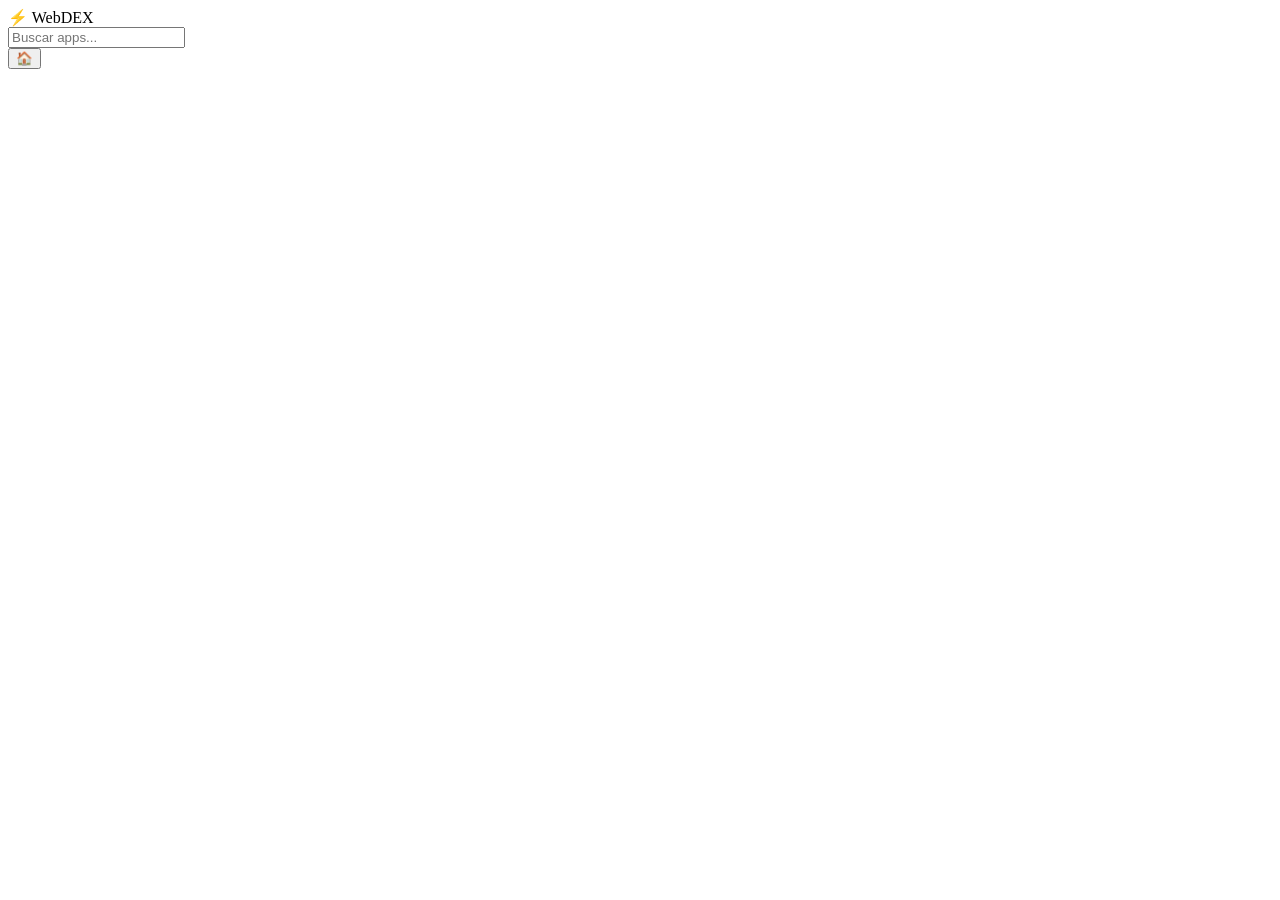
==== index.html @ 84907545 "Create index.html" ====
<!DOCTYPE html>
<html lang="pt-BR">
<head>
  <meta charset="UTF-8" />
  <meta name="viewport" content="width=device-width, initial-scale=1.0"/>
  <title>WebDEX</title>
  <link rel="stylesheet" href="style.css" />
</head>
<body>

  <!-- Barra superior -->
  <header id="topbar">
    <div class="brand">⚡ WebDEX</div>
    <input id="search" placeholder="Buscar apps..." />
    <div class="clock" id="clock"></div>
  </header>

  <!-- Área de apps (grid) -->
  <main id="desktop">
    <div id="app-grid"></div>
  </main>

  <!-- Área de janelas (apps abertos) -->
  <div id="windows"></div>

  <!-- Taskbar -->
  <footer id="taskbar">
    <button id="btn-home">🏠</button>
    <div id="tasks"></div>
  </footer>

  <script src="app.js"></script>
</body>
</html>
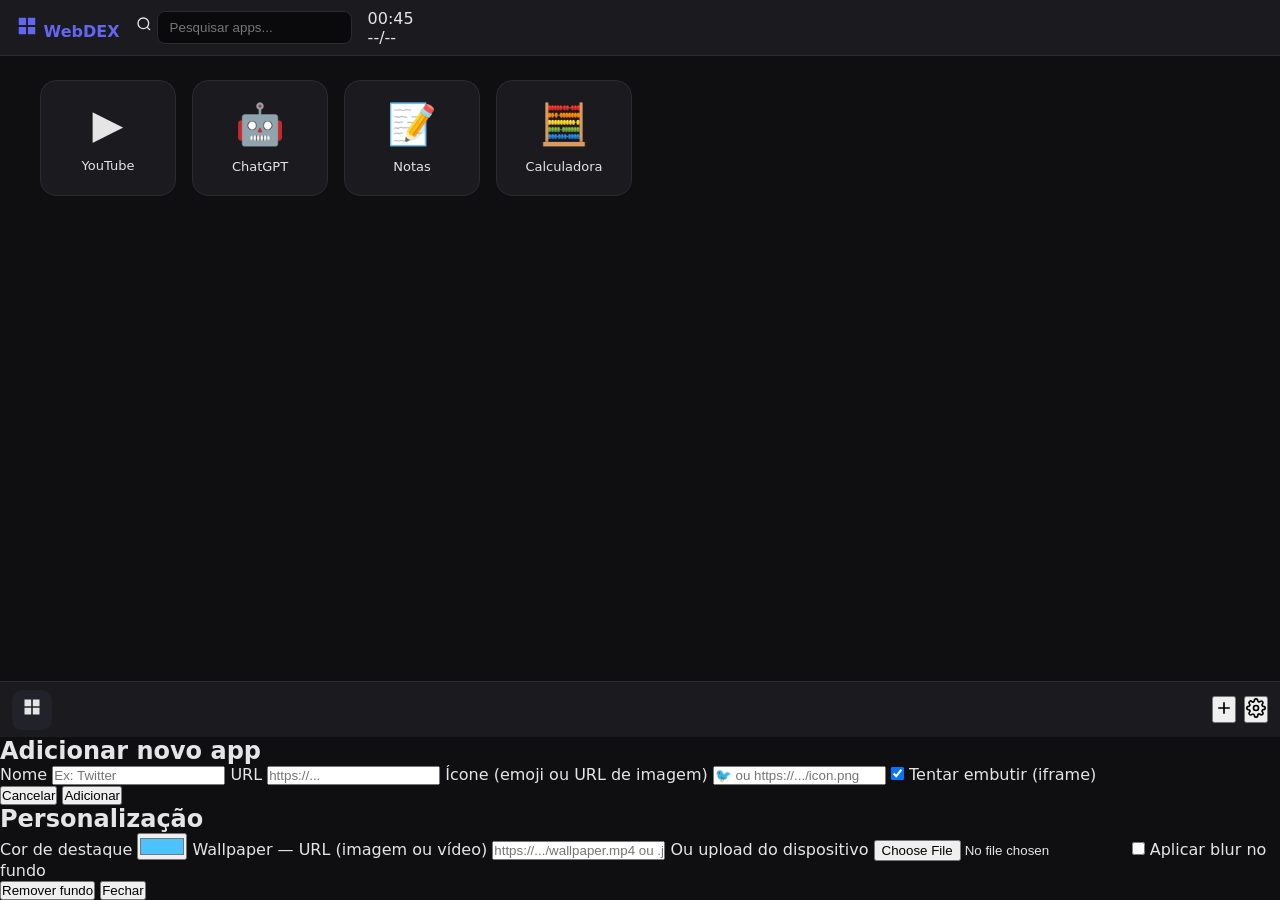
==== commit e4bd7c26: "Enhance index.html with new features and layout" ====
--- a/index.html
+++ b/index.html
@@ -2,32 +2,126 @@
 <html lang="pt-BR">
 <head>
   <meta charset="UTF-8" />
-  <meta name="viewport" content="width=device-width, initial-scale=1.0"/>
-  <title>WebDEX</title>
+  <meta name="theme-color" content="#0a0a0f">
+  <meta name="mobile-web-app-capable" content="yes">
+  <meta name="viewport" content="width=device-width, initial-scale=1.0, maximum-scale=1.0, user-scalable=no, viewport-fit=cover">
+  <title>WebDEX 11</title>
   <link rel="stylesheet" href="style.css" />
 </head>
 <body>
 
-  <!-- Barra superior -->
+  <!-- FUNDO ANIMADO -->
+  <div id="wallpaper"></div>
+  <div id="wallpaper-overlay"></div>
+
+  <!-- TOPBAR (estilo barra de tarefas Win11) -->
   <header id="topbar">
-    <div class="brand">⚡ WebDEX</div>
-    <input id="search" placeholder="Buscar apps..." />
-    <div class="clock" id="clock"></div>
+    <div class="brand">
+      <svg width="22" height="22" viewBox="0 0 24 24" fill="none">
+        <path d="M3 3h8v8H3zM13 3h8v8h-8zM3 13h8v8H3zM13 13h8v8h-8z" fill="currentColor"/>
+      </svg>
+      <span>WebDEX</span>
+    </div>
+
+    <div class="search-wrap">
+      <svg width="16" height="16" viewBox="0 0 24 24" fill="none" stroke="currentColor" stroke-width="2">
+        <circle cx="11" cy="11" r="8"/><path d="m21 21-4.3-4.3"/>
+      </svg>
+      <input id="search" placeholder="Pesquisar apps..." />
+    </div>
+
+    <div class="topbar-right">
+      <div class="clock-widget" id="clockWidget">
+        <div class="time" id="clock">--:--</div>
+        <div class="date" id="date">--/--</div>
+      </div>
+    </div>
   </header>
 
-  <!-- Área de apps (grid) -->
+  <!-- DESKTOP -->
   <main id="desktop">
     <div id="app-grid"></div>
   </main>
 
-  <!-- Área de janelas (apps abertos) -->
+  <!-- ÁREA DE JANELAS -->
   <div id="windows"></div>
 
-  <!-- Taskbar -->
+  <!-- TASKBAR (dock centralizado estilo Win11) -->
   <footer id="taskbar">
-    <button id="btn-home">🏠</button>
+    <button class="tb-btn" id="btn-home" title="Início">
+      <svg width="20" height="20" viewBox="0 0 24 24" fill="currentColor">
+        <path d="M3 3h8v8H3zM13 3h8v8h-8zM3 13h8v8H3zM13 13h8v8h-8z"/>
+      </svg>
+    </button>
+
     <div id="tasks"></div>
+
+    <button class="tb-btn" id="btn-add-app" title="Adicionar app">
+      <svg width="20" height="20" viewBox="0 0 24 24" fill="none" stroke="currentColor" stroke-width="2">
+        <path d="M12 5v14M5 12h14"/>
+      </svg>
+    </button>
+
+    <button class="tb-btn" id="btn-settings" title="Configurações">
+      <svg width="20" height="20" viewBox="0 0 24 24" fill="none" stroke="currentColor" stroke-width="2">
+        <circle cx="12" cy="12" r="3"/>
+        <path d="M19.4 15a1.65 1.65 0 0 0 .33 1.82l.06.06a2 2 0 1 1-2.83 2.83l-.06-.06a1.65 1.65 0 0 0-1.82-.33 1.65 1.65 0 0 0-1 1.51V21a2 2 0 1 1-4 0v-.09A1.65 1.65 0 0 0 9 19.4a1.65 1.65 0 0 0-1.82.33l-.06.06a2 2 0 1 1-2.83-2.83l.06-.06a1.65 1.65 0 0 0 .33-1.82 1.65 1.65 0 0 0-1.51-1H3a2 2 0 1 1 0-4h.09A1.65 1.65 0 0 0 4.6 9a1.65 1.65 0 0 0-.33-1.82l-.06-.06a2 2 0 1 1 2.83-2.83l.06.06a1.65 1.65 0 0 0 1.82.33H9a1.65 1.65 0 0 0 1-1.51V3a2 2 0 1 1 4 0v.09a1.65 1.65 0 0 0 1 1.51 1.65 1.65 0 0 0 1.82-.33l.06-.06a2 2 0 1 1 2.83 2.83l-.06.06a1.65 1.65 0 0 0-.33 1.82V9a1.65 1.65 0 0 0 1.51 1H21a2 2 0 1 1 0 4h-.09a1.65 1.65 0 0 0-1.51 1z"/>
+      </svg>
+    </button>
   </footer>
+
+  <!-- MODAL: Adicionar app -->
+  <div id="modal-add" class="modal">
+    <div class="modal-card">
+      <h2>Adicionar novo app</h2>
+      <label>Nome
+        <input id="new-name" placeholder="Ex: Twitter" />
+      </label>
+      <label>URL
+        <input id="new-url" placeholder="https://..." />
+      </label>
+      <label>Ícone (emoji ou URL de imagem)
+        <input id="new-icon" placeholder="🐦 ou https://.../icon.png" />
+      </label>
+      <label class="row">
+        <input type="checkbox" id="new-embed" checked />
+        <span>Tentar embutir (iframe)</span>
+      </label>
+      <div class="modal-actions">
+        <button class="btn-ghost" data-close>Cancelar</button>
+        <button class="btn-primary" id="save-new-app">Adicionar</button>
+      </div>
+    </div>
+  </div>
+
+  <!-- MODAL: Configurações -->
+  <div id="modal-settings" class="modal">
+    <div class="modal-card">
+      <h2>Personalização</h2>
+
+      <label>Cor de destaque
+        <input type="color" id="accent-picker" value="#4cc2ff" />
+      </label>
+
+      <label>Wallpaper — URL (imagem ou vídeo)
+        <input id="wall-url" placeholder="https://.../wallpaper.mp4 ou .jpg" />
+      </label>
+
+      <label>Ou upload do dispositivo
+        <input type="file" id="wall-file" accept="image/*,video/*" />
+      </label>
+
+      <label class="row">
+        <input type="checkbox" id="wall-blur" />
+        <span>Aplicar blur no fundo</span>
+      </label>
+
+      <div class="modal-actions">
+        <button class="btn-ghost" id="clear-wall">Remover fundo</button>
+        <button class="btn-primary" data-close>Fechar</button>
+      </div>
+    </div>
+  </div>
 
   <script src="app.js"></script>
 </body>
--- a/style.css
+++ b/style.css
@@ -0,0 +1,170 @@
+* { margin: 0; padding: 0; box-sizing: border-box; }
+
+:root {
+  --bg: #0f0f12;
+  --panel: #1a1a1f;
+  --accent: #6366f1;
+  --text: #e5e5e5;
+}
+
+body {
+  font-family: system-ui, -apple-system, sans-serif;
+  background: var(--bg);
+  color: var(--text);
+  height: 100vh;
+  overflow: hidden;
+  display: flex;
+  flex-direction: column;
+}
+
+/* ===== TOPBAR ===== */
+#topbar {
+  height: 56px;
+  background: var(--panel);
+  display: flex;
+  align-items: center;
+  gap: 16px;
+  padding: 0 16px;
+  border-bottom: 1px solid #2a2a30;
+}
+.brand { font-weight: 700; color: var(--accent); }
+#search {
+  flex: 1;
+  max-width: 400px;
+  background: #0a0a0d;
+  border: 1px solid #2a2a30;
+  color: var(--text);
+  padding: 8px 12px;
+  border-radius: 8px;
+  outline: none;
+}
+#search:focus { border-color: var(--accent); }
+.clock { margin-left: auto; font-variant-numeric: tabular-nums; }
+
+/* ===== DESKTOP (grid de apps) ===== */
+#desktop {
+  flex: 1;
+  overflow-y: auto;
+  padding: 24px;
+}
+#app-grid {
+  display: grid;
+  grid-template-columns: repeat(auto-fill, minmax(120px, 1fr));
+  gap: 16px;
+  max-width: 1200px;
+  margin: 0 auto;
+}
+.app-icon {
+  background: var(--panel);
+  border: 1px solid #2a2a30;
+  border-radius: 16px;
+  padding: 20px 12px;
+  text-align: center;
+  cursor: pointer;
+  transition: transform .15s, border-color .15s;
+  user-select: none;
+}
+.app-icon:hover {
+  transform: translateY(-4px);
+  border-color: var(--accent);
+}
+.app-icon .emoji { font-size: 40px; display: block; margin-bottom: 8px; }
+.app-icon .name { font-size: 13px; }
+
+/* ===== JANELAS ===== */
+#windows {
+  position: fixed;
+  inset: 56px 0 56px 0;
+  pointer-events: none;
+}
+.window {
+  position: absolute;
+  background: var(--panel);
+  border: 1px solid #2a2a30;
+  border-radius: 12px;
+  box-shadow: 0 20px 60px rgba(0,0,0,.6);
+  display: flex;
+  flex-direction: column;
+  overflow: hidden;
+  pointer-events: auto;
+  min-width: 320px;
+  min-height: 240px;
+}
+.window-header {
+  height: 36px;
+  background: #22222a;
+  display: flex;
+  align-items: center;
+  padding: 0 12px;
+  cursor: grab;
+  gap: 8px;
+  font-size: 13px;
+}
+.window-header:active { cursor: grabbing; }
+.window-title { flex: 1; }
+.window-btn {
+  width: 24px; height: 24px;
+  border-radius: 6px;
+  border: none;
+  background: transparent;
+  color: var(--text);
+  cursor: pointer;
+}
+.window-btn:hover { background: #333; }
+.window-btn.close:hover { background: #dc2626; }
+.window iframe {
+  flex: 1;
+  border: none;
+  background: #fff;
+  width: 100%;
+}
+.window .placeholder {
+  flex: 1;
+  display: flex;
+  align-items: center;
+  justify-content: center;
+  flex-direction: column;
+  gap: 12px;
+  padding: 20px;
+  text-align: center;
+}
+.window .placeholder button {
+  background: var(--accent);
+  color: #fff;
+  border: none;
+  padding: 10px 20px;
+  border-radius: 8px;
+  cursor: pointer;
+}
+
+/* ===== TASKBAR ===== */
+#taskbar {
+  height: 56px;
+  background: var(--panel);
+  border-top: 1px solid #2a2a30;
+  display: flex;
+  align-items: center;
+  padding: 0 12px;
+  gap: 8px;
+}
+#btn-home {
+  background: #22222a;
+  border: none;
+  color: var(--text);
+  width: 40px; height: 40px;
+  border-radius: 10px;
+  cursor: pointer;
+  font-size: 18px;
+}
+#tasks { display: flex; gap: 8px; flex: 1; overflow-x: auto; }
+.task {
+  background: #22222a;
+  border: 1px solid transparent;
+  color: var(--text);
+  padding: 8px 14px;
+  border-radius: 10px;
+  cursor: pointer;
+  white-space: nowrap;
+  font-size: 13px;
+}
+.task.active { border-color: var(--accent); }
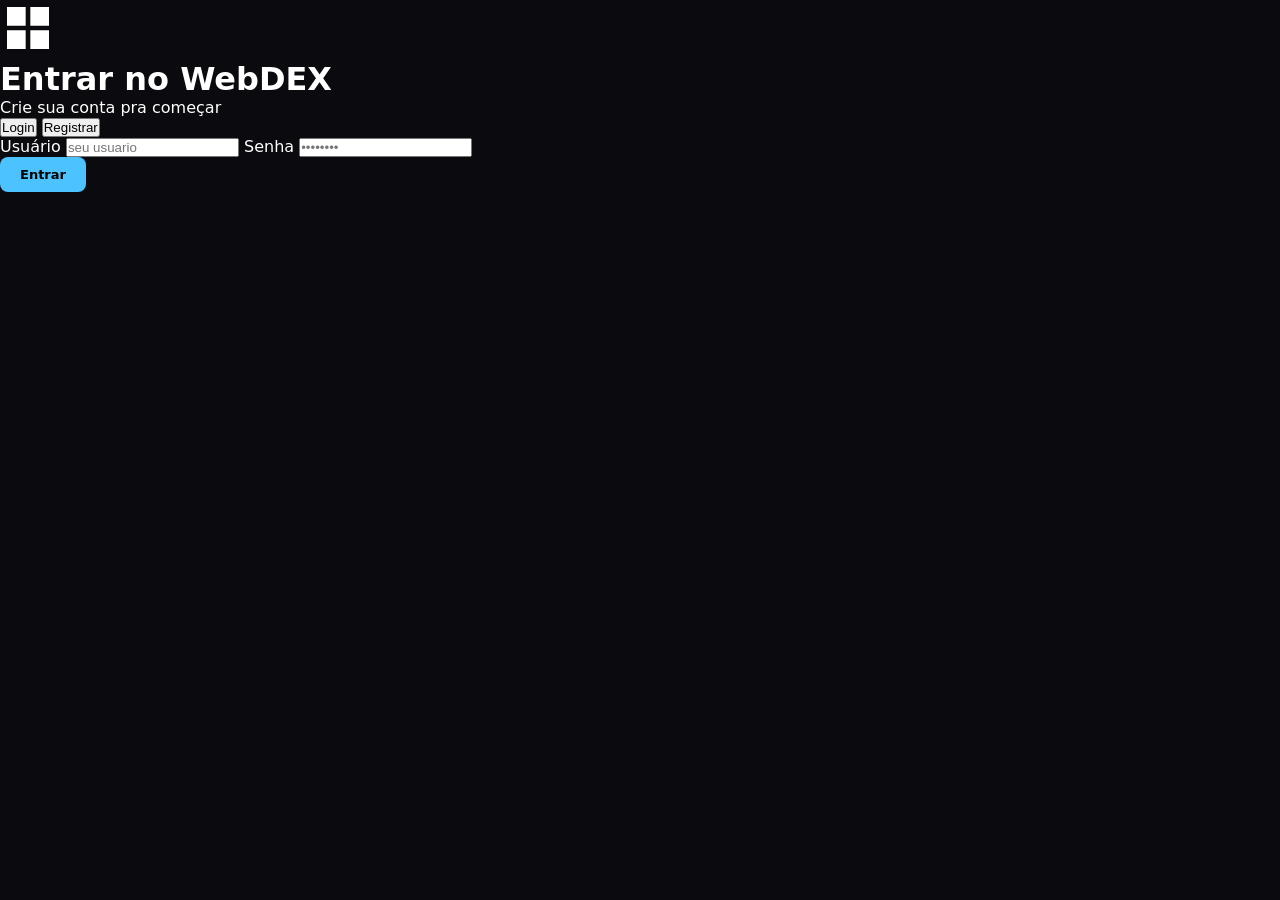
==== commit 84ec5cd5: "Update index.html" ====
--- a/index.html
+++ b/index.html
@@ -5,88 +5,177 @@
   <meta name="theme-color" content="#0a0a0f">
   <meta name="mobile-web-app-capable" content="yes">
   <meta name="viewport" content="width=device-width, initial-scale=1.0, maximum-scale=1.0, user-scalable=no, viewport-fit=cover">
-  <title>WebDEX 11</title>
+  <title>WebDEX</title>
   <link rel="stylesheet" href="style.css" />
 </head>
 <body>
 
-  <!-- FUNDO ANIMADO -->
-  <div id="wallpaper"></div>
-  <div id="wallpaper-overlay"></div>
-
-  <!-- TOPBAR (estilo barra de tarefas Win11) -->
-  <header id="topbar">
-    <div class="brand">
-      <svg width="22" height="22" viewBox="0 0 24 24" fill="none">
-        <path d="M3 3h8v8H3zM13 3h8v8h-8zM3 13h8v8H3zM13 13h8v8h-8z" fill="currentColor"/>
-      </svg>
-      <span>WebDEX</span>
+  <!-- ================================================== -->
+  <!-- TELA DE LOGIN / REGISTRO                           -->
+  <!-- ================================================== -->
+  <div id="auth-screen">
+    <div class="auth-bg"></div>
+    <div class="auth-card">
+      <div class="auth-logo">
+        <svg width="56" height="56" viewBox="0 0 24 24" fill="none">
+          <path d="M3 3h8v8H3zM13 3h8v8h-8zM3 13h8v8H3zM13 13h8v8h-8z" fill="currentColor"/>
+        </svg>
+      </div>
+      <h1 id="auth-title">Entrar no WebDEX</h1>
+      <p id="auth-subtitle">Crie sua conta pra começar</p>
+
+      <!-- Abas -->
+      <div class="auth-tabs">
+        <button class="auth-tab active" data-tab="login">Login</button>
+        <button class="auth-tab" data-tab="register">Registrar</button>
+      </div>
+
+      <!-- Avatar (só aparece no registro) -->
+      <div class="auth-avatar" id="auth-avatar-wrap" style="display:none">
+        <label for="avatar-input">
+          <div class="avatar-preview" id="avatar-preview">
+            <svg width="32" height="32" viewBox="0 0 24 24" fill="none" stroke="currentColor" stroke-width="1.5">
+              <path d="M12 12a4 4 0 1 0 0-8 4 4 0 0 0 0 8zM4 20a8 8 0 0 1 16 0"/>
+            </svg>
+          </div>
+          <span>Escolher foto</span>
+        </label>
+        <input type="file" id="avatar-input" accept="image/*" hidden />
+      </div>
+
+      <!-- Form login -->
+      <form id="form-login" class="auth-form">
+        <label>Usuário
+          <input id="login-user" placeholder="seu usuario" autocomplete="username" required />
+        </label>
+        <label>Senha
+          <input id="login-pass" type="password" placeholder="••••••••" autocomplete="current-password" required />
+        </label>
+        <div class="auth-error" id="login-error"></div>
+        <button type="submit" class="btn-primary">Entrar</button>
+      </form>
+
+      <!-- Form registro -->
+      <form id="form-register" class="auth-form" style="display:none">
+        <label>Usuário
+          <input id="reg-user" placeholder="escolha um usuario" autocomplete="username" required />
+        </label>
+        <label>Senha
+          <input id="reg-pass" type="password" placeholder="min 4 caracteres" autocomplete="new-password" required />
+        </label>
+        <label>Confirmar senha
+          <input id="reg-pass2" type="password" placeholder="repita a senha" required />
+        </label>
+        <div class="auth-error" id="reg-error"></div>
+        <button type="submit" class="btn-primary">Criar conta</button>
+      </form>
     </div>
-
-    <div class="search-wrap">
-      <svg width="16" height="16" viewBox="0 0 24 24" fill="none" stroke="currentColor" stroke-width="2">
-        <circle cx="11" cy="11" r="8"/><path d="m21 21-4.3-4.3"/>
-      </svg>
-      <input id="search" placeholder="Pesquisar apps..." />
-    </div>
-
-    <div class="topbar-right">
-      <div class="clock-widget" id="clockWidget">
-        <div class="time" id="clock">--:--</div>
-        <div class="date" id="date">--/--</div>
-      </div>
-    </div>
-  </header>
-
-  <!-- DESKTOP -->
-  <main id="desktop">
-    <div id="app-grid"></div>
-  </main>
-
-  <!-- ÁREA DE JANELAS -->
-  <div id="windows"></div>
-
-  <!-- TASKBAR (dock centralizado estilo Win11) -->
-  <footer id="taskbar">
-    <button class="tb-btn" id="btn-home" title="Início">
-      <svg width="20" height="20" viewBox="0 0 24 24" fill="currentColor">
-        <path d="M3 3h8v8H3zM13 3h8v8h-8zM3 13h8v8H3zM13 13h8v8h-8z"/>
-      </svg>
-    </button>
-
-    <div id="tasks"></div>
-
-    <button class="tb-btn" id="btn-add-app" title="Adicionar app">
-      <svg width="20" height="20" viewBox="0 0 24 24" fill="none" stroke="currentColor" stroke-width="2">
-        <path d="M12 5v14M5 12h14"/>
-      </svg>
-    </button>
-
-    <button class="tb-btn" id="btn-settings" title="Configurações">
-      <svg width="20" height="20" viewBox="0 0 24 24" fill="none" stroke="currentColor" stroke-width="2">
-        <circle cx="12" cy="12" r="3"/>
-        <path d="M19.4 15a1.65 1.65 0 0 0 .33 1.82l.06.06a2 2 0 1 1-2.83 2.83l-.06-.06a1.65 1.65 0 0 0-1.82-.33 1.65 1.65 0 0 0-1 1.51V21a2 2 0 1 1-4 0v-.09A1.65 1.65 0 0 0 9 19.4a1.65 1.65 0 0 0-1.82.33l-.06.06a2 2 0 1 1-2.83-2.83l.06-.06a1.65 1.65 0 0 0 .33-1.82 1.65 1.65 0 0 0-1.51-1H3a2 2 0 1 1 0-4h.09A1.65 1.65 0 0 0 4.6 9a1.65 1.65 0 0 0-.33-1.82l-.06-.06a2 2 0 1 1 2.83-2.83l.06.06a1.65 1.65 0 0 0 1.82.33H9a1.65 1.65 0 0 0 1-1.51V3a2 2 0 1 1 4 0v.09a1.65 1.65 0 0 0 1 1.51 1.65 1.65 0 0 0 1.82-.33l.06-.06a2 2 0 1 1 2.83 2.83l-.06.06a1.65 1.65 0 0 0-.33 1.82V9a1.65 1.65 0 0 0 1.51 1H21a2 2 0 1 1 0 4h-.09a1.65 1.65 0 0 0-1.51 1z"/>
-      </svg>
-    </button>
-  </footer>
-
-  <!-- MODAL: Adicionar app -->
+  </div>
+
+  <!-- ================================================== -->
+  <!-- APP PRINCIPAL (só aparece logado)                  -->
+  <!-- ================================================== -->
+  <div id="app-shell" style="display:none">
+
+    <div id="wallpaper"></div>
+    <div id="wallpaper-overlay"></div>
+
+    <header id="topbar">
+      <div class="brand">
+        <svg width="22" height="22" viewBox="0 0 24 24" fill="none">
+          <path d="M3 3h8v8H3zM13 3h8v8h-8zM3 13h8v8H3zM13 13h8v8h-8z" fill="currentColor"/>
+        </svg>
+        <span>WebDEX</span>
+      </div>
+
+      <div class="search-wrap">
+        <svg width="16" height="16" viewBox="0 0 24 24" fill="none" stroke="currentColor" stroke-width="2">
+          <circle cx="11" cy="11" r="8"/><path d="m21 21-4.3-4.3"/>
+        </svg>
+        <input id="search" placeholder="Pesquisar apps..." />
+      </div>
+
+      <div class="topbar-right">
+        <div class="clock-widget" id="clockWidget">
+          <div class="time" id="clock">--:--</div>
+          <div class="date" id="date">--/--</div>
+        </div>
+
+        <!-- Perfil -->
+        <button class="user-btn" id="btn-user" title="Perfil">
+          <img id="user-avatar-top" src="" alt="" />
+        </button>
+      </div>
+    </header>
+
+    <main id="desktop">
+      <div id="app-grid"></div>
+    </main>
+
+    <div id="windows"></div>
+
+    <footer id="taskbar">
+      <button class="tb-btn" id="btn-home" title="Início">
+        <svg width="20" height="20" viewBox="0 0 24 24" fill="currentColor">
+          <path d="M3 3h8v8H3zM13 3h8v8h-8zM3 13h8v8H3zM13 13h8v8h-8z"/>
+        </svg>
+      </button>
+
+      <div id="tasks"></div>
+
+      <button class="tb-btn" id="btn-add-app" title="Adicionar app">
+        <svg width="20" height="20" viewBox="0 0 24 24" fill="none" stroke="currentColor" stroke-width="2">
+          <path d="M12 5v14M5 12h14"/>
+        </svg>
+      </button>
+
+      <button class="tb-btn" id="btn-settings" title="Personalizar">
+        <svg width="20" height="20" viewBox="0 0 24 24" fill="none" stroke="currentColor" stroke-width="2">
+          <circle cx="12" cy="12" r="3"/>
+          <path d="M19.4 15a1.65 1.65 0 0 0 .33 1.82l.06.06a2 2 0 1 1-2.83 2.83l-.06-.06a1.65 1.65 0 0 0-1.82-.33 1.65 1.65 0 0 0-1 1.51V21a2 2 0 1 1-4 0v-.09A1.65 1.65 0 0 0 9 19.4a1.65 1.65 0 0 0-1.82.33l-.06.06a2 2 0 1 1-2.83-2.83l.06-.06a1.65 1.65 0 0 0 .33-1.82 1.65 1.65 0 0 0-1.51-1H3a2 2 0 1 1 0-4h.09A1.65 1.65 0 0 0 4.6 9a1.65 1.65 0 0 0-.33-1.82l-.06-.06a2 2 0 1 1 2.83-2.83l.06.06a1.65 1.65 0 0 0 1.82.33H9a1.65 1.65 0 0 0 1-1.51V3a2 2 0 1 1 4 0v.09a1.65 1.65 0 0 0 1 1.51 1.65 1.65 0 0 0 1.82-.33l.06-.06a2 2 0 1 1 2.83 2.83l-.06.06a1.65 1.65 0 0 0-.33 1.82V9a1.65 1.65 0 0 0 1.51 1H21a2 2 0 1 1 0 4h-.09a1.65 1.65 0 0 0-1.51 1z"/>
+        </svg>
+      </button>
+    </footer>
+  </div>
+
+  <!-- ================================================== -->
+  <!-- MODAL: Adicionar app                               -->
+  <!-- ================================================== -->
   <div id="modal-add" class="modal">
     <div class="modal-card">
-      <h2>Adicionar novo app</h2>
-      <label>Nome
-        <input id="new-name" placeholder="Ex: Twitter" />
-      </label>
-      <label>URL
+      <h2>Adicionar app</h2>
+
+      <label>Nome do app
+        <input id="new-name" placeholder="Ex: Free Fire" />
+      </label>
+
+      <label>Link / URL
         <input id="new-url" placeholder="https://..." />
       </label>
-      <label>Ícone (emoji ou URL de imagem)
-        <input id="new-icon" placeholder="🐦 ou https://.../icon.png" />
-      </label>
+
+      <label>Ícone
+        <div class="icon-picker">
+          <div class="icon-preview" id="icon-preview">🌐</div>
+          <input id="new-icon" placeholder="Emoji ou URL" />
+          <label class="upload-mini" for="icon-file">
+            <svg width="16" height="16" viewBox="0 0 24 24" fill="none" stroke="currentColor" stroke-width="2">
+              <path d="M21 15v4a2 2 0 0 1-2 2H5a2 2 0 0 1-2-2v-4M17 8l-5-5-5 5M12 3v12"/>
+            </svg>
+          </label>
+          <input type="file" id="icon-file" accept="image/*" hidden />
+        </div>
+      </label>
+
       <label class="row">
         <input type="checkbox" id="new-embed" checked />
-        <span>Tentar embutir (iframe)</span>
-      </label>
+        <span>Tentar abrir dentro do WebDEX (iframe)</span>
+      </label>
+
+      <label class="row">
+        <input type="checkbox" id="new-fullscreen" checked />
+        <span>Abrir em tela cheia por padrão</span>
+      </label>
+
       <div class="modal-actions">
         <button class="btn-ghost" data-close>Cancelar</button>
         <button class="btn-primary" id="save-new-app">Adicionar</button>
@@ -94,30 +183,129 @@
     </div>
   </div>
 
-  <!-- MODAL: Configurações -->
+  <!-- ================================================== -->
+  <!-- MODAL: Perfil                                      -->
+  <!-- ================================================== -->
+  <div id="modal-user" class="modal">
+    <div class="modal-card">
+      <h2>Meu perfil</h2>
+      <div class="profile-head">
+        <div class="avatar-preview large">
+          <img id="user-avatar-modal" src="" alt="" />
+        </div>
+        <div>
+          <div class="profile-name" id="user-name-modal">usuario</div>
+          <label class="upload-link" for="avatar-change">
+            Trocar foto
+            <input type="file" id="avatar-change" accept="image/*" hidden />
+          </label>
+        </div>
+      </div>
+
+      <div class="modal-actions">
+        <button class="btn-ghost" id="btn-logout">Sair da conta</button>
+        <button class="btn-primary" data-close>Fechar</button>
+      </div>
+    </div>
+  </div>
+
+  <!-- ================================================== -->
+  <!-- MODAL: Personalização (painel completo)            -->
+  <!-- ================================================== -->
   <div id="modal-settings" class="modal">
-    <div class="modal-card">
+    <div class="modal-card large">
       <h2>Personalização</h2>
 
-      <label>Cor de destaque
-        <input type="color" id="accent-picker" value="#4cc2ff" />
-      </label>
-
-      <label>Wallpaper — URL (imagem ou vídeo)
-        <input id="wall-url" placeholder="https://.../wallpaper.mp4 ou .jpg" />
-      </label>
-
-      <label>Ou upload do dispositivo
-        <input type="file" id="wall-file" accept="image/*,video/*" />
-      </label>
-
-      <label class="row">
-        <input type="checkbox" id="wall-blur" />
-        <span>Aplicar blur no fundo</span>
-      </label>
+      <div class="settings-grid">
+
+        <!-- Aparência -->
+        <section class="settings-section">
+          <h3>Aparência</h3>
+
+          <label>Cor de destaque
+            <input type="color" id="cfg-accent" value="#4cc2ff" />
+          </label>
+
+          <label>Tamanho dos ícones: <b id="cfg-icon-size-val">48</b>px
+            <input type="range" id="cfg-icon-size" min="32" max="96" value="48" />
+          </label>
+
+          <label>Tamanho das fontes: <b id="cfg-font-size-val">13</b>px
+            <input type="range" id="cfg-font-size" min="11" max="20" value="13" />
+          </label>
+
+          <label>Fonte
+            <select id="cfg-font">
+              <option value='"Segoe UI Variable","Segoe UI",system-ui,sans-serif'>Segoe UI (padrão Win11)</option>
+              <option value='"Inter",sans-serif'>Inter</option>
+              <option value='"Poppins",sans-serif'>Poppins</option>
+              <option value='"Roboto",sans-serif'>Roboto</option>
+              <option value='"JetBrains Mono",monospace'>JetBrains Mono</option>
+              <option value='"Cascadia Code",monospace'>Cascadia Code</option>
+              <option value='Georgia,serif'>Georgia</option>
+            </select>
+          </label>
+
+          <label>Espaçamento da grade: <b id="cfg-gap-val">8</b>px
+            <input type="range" id="cfg-gap" min="0" max="32" value="8" />
+          </label>
+        </section>
+
+        <!-- Transparência -->
+        <section class="settings-section">
+          <h3>Transparência</h3>
+
+          <label>Opacidade dos menus: <b id="cfg-opacity-val">55</b>%
+            <input type="range" id="cfg-opacity" min="20" max="100" value="55" />
+          </label>
+
+          <label>Intensidade do blur: <b id="cfg-blur-val">30</b>px
+            <input type="range" id="cfg-blur" min="0" max="60" value="30" />
+          </label>
+
+          <label>Cantos arredondados: <b id="cfg-radius-val">8</b>px
+            <input type="range" id="cfg-radius" min="0" max="24" value="8" />
+          </label>
+        </section>
+
+        <!-- Wallpaper -->
+        <section class="settings-section">
+          <h3>Plano de fundo</h3>
+
+          <label>URL (imagem ou vídeo)
+            <input id="wall-url" placeholder="https://.../wall.mp4" />
+          </label>
+
+          <label>Upload do dispositivo
+            <input type="file" id="wall-file" accept="image/*,video/*" />
+          </label>
+
+          <label class="row">
+            <input type="checkbox" id="wall-blur" />
+            <span>Aplicar blur no fundo</span>
+          </label>
+
+          <button class="btn-ghost small" id="clear-wall">Remover fundo</button>
+        </section>
+
+        <!-- Animações -->
+        <section class="settings-section">
+          <h3>Animações</h3>
+
+          <label class="row">
+            <input type="checkbox" id="cfg-anim" checked />
+            <span>Ativar animações</span>
+          </label>
+
+          <label>Velocidade: <b id="cfg-anim-speed-val">1</b>x
+            <input type="range" id="cfg-anim-speed" min="0.5" max="2" step="0.1" value="1" />
+          </label>
+        </section>
+
+      </div>
 
       <div class="modal-actions">
-        <button class="btn-ghost" id="clear-wall">Remover fundo</button>
+        <button class="btn-ghost" id="btn-reset-settings">Resetar tudo</button>
         <button class="btn-primary" data-close>Fechar</button>
       </div>
     </div>
--- a/style.css
+++ b/style.css
@@ -1,170 +1,571 @@
 * { margin: 0; padding: 0; box-sizing: border-box; }
 
 :root {
-  --bg: #0f0f12;
-  --panel: #1a1a1f;
-  --accent: #6366f1;
-  --text: #e5e5e5;
-}
+  --accent: #4cc2ff;
+  --bg-glass: rgba(32, 32, 32, 0.55);
+  --bg-glass-2: rgba(40, 40, 40, 0.75);
+  --border: rgba(255, 255, 255, 0.08);
+  --border-hover: rgba(255, 255, 255, 0.18);
+  --text: #ffffff;
+  --text-dim: rgba(255,255,255,0.6);
+  --shadow: 0 8px 32px rgba(0,0,0,0.4);
+  --radius: 8px;
+  --radius-lg: 12px;
+}
+
+html, body { height: 100%; overflow: hidden; }
 
 body {
-  font-family: system-ui, -apple-system, sans-serif;
-  background: var(--bg);
-  color: var(--text);
-  height: 100vh;
-  overflow: hidden;
+  font-family: "Segoe UI Variable", "Segoe UI", system-ui, -apple-system, sans-serif;
+  color: var(--text);
+  background: #0a0a0f;
   display: flex;
   flex-direction: column;
-}
-
-/* ===== TOPBAR ===== */
+  user-select: none;
+}
+
+/* ================= WALLPAPER ================= */
+#wallpaper {
+  position: fixed;
+  inset: 0;
+  z-index: -2;
+  background-size: cover;
+  background-position: center;
+  transition: filter .3s;
+}
+#wallpaper video {
+  width: 100%; height: 100%;
+  object-fit: cover;
+}
+#wallpaper.blur { filter: blur(20px) brightness(.7); }
+
+#wallpaper-overlay {
+  position: fixed;
+  inset: 0;
+  z-index: -1;
+  background:
+    radial-gradient(circle at 20% 20%, rgba(76,194,255,.15), transparent 50%),
+    radial-gradient(circle at 80% 80%, rgba(140,82,255,.12), transparent 50%),
+    linear-gradient(135deg, rgba(0,0,0,.3), rgba(0,0,0,.5));
+}
+
+/* ================= TOPBAR ================= */
 #topbar {
-  height: 56px;
-  background: var(--panel);
-  display: flex;
-  align-items: center;
-  gap: 16px;
+  height: 48px;
+  display: flex;
+  align-items: center;
+  gap: 12px;
   padding: 0 16px;
-  border-bottom: 1px solid #2a2a30;
-}
-.brand { font-weight: 700; color: var(--accent); }
+  backdrop-filter: blur(30px) saturate(150%);
+  -webkit-backdrop-filter: blur(30px) saturate(150%);
+  background: var(--bg-glass);
+  border-bottom: 1px solid var(--border);
+  z-index: 100;
+}
+
+.brand {
+  display: flex;
+  align-items: center;
+  gap: 8px;
+  font-weight: 600;
+  font-size: 14px;
+  color: var(--accent);
+}
+
+.search-wrap {
+  flex: 1;
+  max-width: 360px;
+  display: flex;
+  align-items: center;
+  gap: 8px;
+  background: rgba(255,255,255,.05);
+  border: 1px solid var(--border);
+  border-radius: var(--radius);
+  padding: 6px 12px;
+  transition: all .2s;
+}
+.search-wrap:focus-within {
+  border-color: var(--accent);
+  background: rgba(255,255,255,.08);
+  box-shadow: 0 0 0 3px rgba(76,194,255,.15);
+}
+.search-wrap svg { color: var(--text-dim); flex-shrink: 0; }
 #search {
   flex: 1;
-  max-width: 400px;
-  background: #0a0a0d;
-  border: 1px solid #2a2a30;
-  color: var(--text);
-  padding: 8px 12px;
-  border-radius: 8px;
+  background: none;
+  border: none;
   outline: none;
-}
-#search:focus { border-color: var(--accent); }
-.clock { margin-left: auto; font-variant-numeric: tabular-nums; }
-
-/* ===== DESKTOP (grid de apps) ===== */
+  color: var(--text);
+  font-size: 13px;
+  font-family: inherit;
+}
+
+.topbar-right { margin-left: auto; }
+.clock-widget {
+  text-align: right;
+  line-height: 1.1;
+  padding: 4px 10px;
+  border-radius: var(--radius);
+}
+.clock-widget .time { font-size: 13px; font-weight: 600; }
+.clock-widget .date { font-size: 11px; color: var(--text-dim); }
+
+/* ================= DESKTOP / GRID ================= */
 #desktop {
   flex: 1;
   overflow-y: auto;
-  padding: 24px;
-}
+  padding: 32px;
+  scrollbar-width: thin;
+  scrollbar-color: rgba(255,255,255,.2) transparent;
+}
+#desktop::-webkit-scrollbar { width: 6px; }
+#desktop::-webkit-scrollbar-thumb { background: rgba(255,255,255,.2); border-radius: 3px; }
+
 #app-grid {
   display: grid;
-  grid-template-columns: repeat(auto-fill, minmax(120px, 1fr));
-  gap: 16px;
+  grid-template-columns: repeat(auto-fill, minmax(96px, 1fr));
+  gap: 8px;
   max-width: 1200px;
   margin: 0 auto;
 }
+
 .app-icon {
-  background: var(--panel);
-  border: 1px solid #2a2a30;
-  border-radius: 16px;
-  padding: 20px 12px;
+  display: flex;
+  flex-direction: column;
+  align-items: center;
+  gap: 8px;
+  padding: 16px 8px;
+  border-radius: var(--radius);
+  cursor: pointer;
+  transition: all .15s ease;
+  position: relative;
+  animation: appIn .35s cubic-bezier(.34,1.56,.64,1) backwards;
+}
+
+@keyframes appIn {
+  from { opacity: 0; transform: scale(.85) translateY(10px); }
+  to   { opacity: 1; transform: scale(1) translateY(0); }
+}
+
+.app-icon:hover {
+  background: rgba(255,255,255,.06);
+  transform: translateY(-2px);
+}
+.app-icon:active { transform: scale(.95); }
+
+.app-icon .icon-box {
+  width: 48px;
+  height: 48px;
+  display: flex;
+  align-items: center;
+  justify-content: center;
+  font-size: 32px;
+  border-radius: 12px;
+  background: rgba(255,255,255,.05);
+  box-shadow: 0 4px 12px rgba(0,0,0,.3);
+  overflow: hidden;
+}
+.app-icon .icon-box img {
+  width: 100%; height: 100%; object-fit: cover;
+}
+.app-icon .name {
+  font-size: 12px;
   text-align: center;
-  cursor: pointer;
-  transition: transform .15s, border-color .15s;
-  user-select: none;
-}
-.app-icon:hover {
-  transform: translateY(-4px);
-  border-color: var(--accent);
-}
-.app-icon .emoji { font-size: 40px; display: block; margin-bottom: 8px; }
-.app-icon .name { font-size: 13px; }
-
-/* ===== JANELAS ===== */
+  color: var(--text);
+  max-width: 90px;
+  overflow: hidden;
+  text-overflow: ellipsis;
+  white-space: nowrap;
+  text-shadow: 0 1px 3px rgba(0,0,0,.8);
+}
+.app-icon .remove-btn {
+  position: absolute;
+  top: 6px;
+  right: 6px;
+  width: 20px; height: 20px;
+  border-radius: 50%;
+  border: none;
+  background: rgba(220,38,38,.9);
+  color: #fff;
+  font-size: 12px;
+  cursor: pointer;
+  opacity: 0;
+  transition: opacity .15s;
+  display: flex;
+  align-items: center;
+  justify-content: center;
+  line-height: 1;
+}
+.app-icon:hover .remove-btn { opacity: 1; }
+
+/* ================= JANELAS ================= */
 #windows {
   position: fixed;
-  inset: 56px 0 56px 0;
+  inset: 48px 0 60px 0;
   pointer-events: none;
-}
+  z-index: 50;
+}
+
 .window {
   position: absolute;
-  background: var(--panel);
-  border: 1px solid #2a2a30;
-  border-radius: 12px;
-  box-shadow: 0 20px 60px rgba(0,0,0,.6);
+  pointer-events: auto;
+  background: rgba(32,32,32,.85);
+  backdrop-filter: blur(30px) saturate(150%);
+  -webkit-backdrop-filter: blur(30px) saturate(150%);
+  border: 1px solid var(--border);
+  border-radius: var(--radius-lg);
+  box-shadow: var(--shadow);
   display: flex;
   flex-direction: column;
   overflow: hidden;
-  pointer-events: auto;
+  animation: winIn .22s cubic-bezier(.34,1.56,.64,1);
   min-width: 320px;
   min-height: 240px;
 }
+
+@keyframes winIn {
+  from { opacity: 0; transform: scale(.92); }
+  to   { opacity: 1; transform: scale(1); }
+}
+
+@keyframes winOut {
+  to { opacity: 0; transform: scale(.92); }
+}
+
+.window.closing { animation: winOut .18s ease forwards; }
+
 .window-header {
   height: 36px;
-  background: #22222a;
-  display: flex;
-  align-items: center;
-  padding: 0 12px;
+  display: flex;
+  align-items: center;
+  padding: 0 8px 0 14px;
+  gap: 8px;
+  font-size: 12.5px;
   cursor: grab;
-  gap: 8px;
-  font-size: 13px;
+  border-bottom: 1px solid var(--border);
+  flex-shrink: 0;
 }
 .window-header:active { cursor: grabbing; }
-.window-title { flex: 1; }
+
+.window-icon {
+  width: 18px; height: 18px;
+  display: flex;
+  align-items: center;
+  justify-content: center;
+  font-size: 14px;
+  flex-shrink: 0;
+}
+.window-icon img { width: 100%; height: 100%; object-fit: contain; }
+
+.window-title {
+  flex: 1;
+  overflow: hidden;
+  text-overflow: ellipsis;
+  white-space: nowrap;
+  font-weight: 500;
+}
+
+.window-controls {
+  display: flex;
+  gap: 2px;
+}
 .window-btn {
-  width: 24px; height: 24px;
-  border-radius: 6px;
+  width: 34px;
+  height: 28px;
   border: none;
   background: transparent;
   color: var(--text);
   cursor: pointer;
-}
-.window-btn:hover { background: #333; }
-.window-btn.close:hover { background: #dc2626; }
-.window iframe {
+  border-radius: 4px;
+  display: flex;
+  align-items: center;
+  justify-content: center;
+  transition: background .15s;
+  font-family: inherit;
+}
+.window-btn:hover { background: rgba(255,255,255,.1); }
+.window-btn.close:hover { background: #c42b1c; }
+
+.window-body {
   flex: 1;
+  overflow: hidden;
+  background: #000;
+  position: relative;
+}
+.window-body iframe {
+  width: 100%;
+  height: 100%;
   border: none;
   background: #fff;
+  display: block;
+}
+
+.window-placeholder {
+  display: flex;
+  flex-direction: column;
+  align-items: center;
+  justify-content: center;
+  gap: 16px;
+  height: 100%;
+  padding: 32px;
+  text-align: center;
+  background: var(--bg-glass-2);
+  color: var(--text);
+}
+.window-placeholder .icon-big {
+  font-size: 64px;
+}
+.window-placeholder p {
+  color: var(--text-dim);
+  font-size: 13px;
+  max-width: 340px;
+  line-height: 1.5;
+}
+.window-placeholder button {
+  padding: 10px 24px;
+  border-radius: var(--radius);
+  border: none;
+  background: var(--accent);
+  color: #000;
+  font-weight: 600;
+  cursor: pointer;
+  font-family: inherit;
+  font-size: 13px;
+  transition: filter .15s;
+}
+.window-placeholder button:hover { filter: brightness(1.1); }
+
+/* Handle de resize */
+.window-resize {
+  position: absolute;
+  right: 0; bottom: 0;
+  width: 16px; height: 16px;
+  cursor: nwse-resize;
+  z-index: 10;
+}
+
+/* ================= TASKBAR ================= */
+#taskbar {
+  height: 60px;
+  display: flex;
+  align-items: center;
+  justify-content: center;
+  gap: 6px;
+  padding: 0 16px;
+  backdrop-filter: blur(40px) saturate(150%);
+  -webkit-backdrop-filter: blur(40px) saturate(150%);
+  background: var(--bg-glass);
+  border-top: 1px solid var(--border);
+  z-index: 100;
+  position: relative;
+}
+
+#tasks {
+  display: flex;
+  gap: 4px;
+  max-width: 50%;
+  overflow-x: auto;
+  scrollbar-width: none;
+  padding: 0 4px;
+}
+#tasks::-webkit-scrollbar { display: none; }
+
+.tb-btn {
+  width: 44px;
+  height: 44px;
+  border: none;
+  background: transparent;
+  color: var(--text);
+  border-radius: var(--radius);
+  cursor: pointer;
+  display: flex;
+  align-items: center;
+  justify-content: center;
+  transition: all .15s;
+}
+.tb-btn:hover { background: rgba(255,255,255,.1); }
+.tb-btn:active { transform: scale(.92); }
+
+.task {
+  min-width: 44px;
+  height: 44px;
+  padding: 0 14px;
+  border: none;
+  background: transparent;
+  color: var(--text);
+  border-radius: var(--radius);
+  cursor: pointer;
+  display: flex;
+  align-items: center;
+  gap: 8px;
+  font-family: inherit;
+  font-size: 13px;
+  position: relative;
+  transition: background .15s;
+  white-space: nowrap;
+}
+.task:hover { background: rgba(255,255,255,.1); }
+.task.active::after {
+  content: "";
+  position: absolute;
+  bottom: -2px;
+  left: 50%;
+  transform: translateX(-50%);
+  width: 20px;
+  height: 3px;
+  background: var(--accent);
+  border-radius: 2px;
+  box-shadow: 0 0 8px var(--accent);
+}
+.task .task-icon {
+  font-size: 18px;
+  display: flex;
+  align-items: center;
+}
+.task .task-icon img {
+  width: 20px; height: 20px; object-fit: contain;
+}
+
+/* ================= MODAIS ================= */
+.modal {
+  position: fixed;
+  inset: 0;
+  background: rgba(0,0,0,.5);
+  backdrop-filter: blur(8px);
+  display: none;
+  align-items: center;
+  justify-content: center;
+  z-index: 1000;
+  animation: fadeIn .2s;
+}
+.modal.open { display: flex; }
+
+@keyframes fadeIn { from { opacity: 0; } }
+
+.modal-card {
+  background: rgba(40,40,40,.95);
+  backdrop-filter: blur(40px) saturate(150%);
+  border: 1px solid var(--border);
+  border-radius: var(--radius-lg);
+  padding: 28px;
+  width: 90%;
+  max-width: 420px;
+  box-shadow: 0 20px 60px rgba(0,0,0,.5);
+  animation: modalIn .25s cubic-bezier(.34,1.56,.64,1);
+  max-height: 90vh;
+  overflow-y: auto;
+}
+
+@keyframes modalIn {
+  from { opacity: 0; transform: scale(.9) translateY(20px); }
+}
+
+.modal-card h2 {
+  font-size: 18px;
+  font-weight: 600;
+  margin-bottom: 20px;
+}
+
+.modal-card label {
+  display: block;
+  font-size: 12px;
+  color: var(--text-dim);
+  margin-bottom: 14px;
+}
+.modal-card label.row {
+  display: flex;
+  align-items: center;
+  gap: 10px;
+  color: var(--text);
+  font-size: 13px;
+  cursor: pointer;
+}
+
+.modal-card input[type="text"],
+.modal-card input:not([type]),
+.modal-card input[type="url"],
+.modal-card input[type="file"] {
   width: 100%;
-}
-.window .placeholder {
-  flex: 1;
-  display: flex;
-  align-items: center;
-  justify-content: center;
-  flex-direction: column;
-  gap: 12px;
-  padding: 20px;
-  text-align: center;
-}
-.window .placeholder button {
-  background: var(--accent);
-  color: #fff;
-  border: none;
+  margin-top: 6px;
+  padding: 10px 12px;
+  background: rgba(255,255,255,.05);
+  border: 1px solid var(--border);
+  border-radius: var(--radius);
+  color: var(--text);
+  font-family: inherit;
+  font-size: 13px;
+  outline: none;
+  transition: border-color .15s;
+}
+.modal-card input:focus {
+  border-color: var(--accent);
+  box-shadow: 0 0 0 3px rgba(76,194,255,.15);
+}
+
+.modal-card input[type="color"] {
+  width: 100%;
+  height: 42px;
+  margin-top: 6px;
+  border: 1px solid var(--border);
+  border-radius: var(--radius);
+  background: transparent;
+  cursor: pointer;
+}
+
+.modal-actions {
+  display: flex;
+  gap: 8px;
+  justify-content: flex-end;
+  margin-top: 24px;
+}
+
+.btn-primary, .btn-ghost {
   padding: 10px 20px;
-  border-radius: 8px;
-  cursor: pointer;
-}
-
-/* ===== TASKBAR ===== */
-#taskbar {
-  height: 56px;
-  background: var(--panel);
-  border-top: 1px solid #2a2a30;
-  display: flex;
-  align-items: center;
-  padding: 0 12px;
-  gap: 8px;
-}
-#btn-home {
-  background: #22222a;
-  border: none;
-  color: var(--text);
-  width: 40px; height: 40px;
-  border-radius: 10px;
-  cursor: pointer;
-  font-size: 18px;
-}
-#tasks { display: flex; gap: 8px; flex: 1; overflow-x: auto; }
-.task {
-  background: #22222a;
-  border: 1px solid transparent;
-  color: var(--text);
-  padding: 8px 14px;
-  border-radius: 10px;
-  cursor: pointer;
-  white-space: nowrap;
-  font-size: 13px;
-}
-.task.active { border-color: var(--accent); }
+  border-radius: var(--radius);
+  border: none;
+  font-family: inherit;
+  font-size: 13px;
+  font-weight: 600;
+  cursor: pointer;
+  transition: filter .15s;
+}
+.btn-primary { background: var(--accent); color: #000; }
+.btn-primary:hover { filter: brightness(1.15); }
+.btn-ghost {
+  background: rgba(255,255,255,.08);
+  color: var(--text);
+}
+.btn-ghost:hover { background: rgba(255,255,255,.15); }
+
+/* ================= MOBILE ================= */
+@media (max-width: 768px) {
+  #topbar { padding: 0 10px; gap: 8px; }
+  .brand span { display: none; }
+  .search-wrap { max-width: none; }
+  #desktop { padding: 16px; }
+  #app-grid {
+    grid-template-columns: repeat(auto-fill, minmax(80px, 1fr));
+    gap: 4px;
+  }
+  .app-icon { padding: 10px 4px; }
+  .app-icon .icon-box { width: 42px; height: 42px; font-size: 26px; }
+  .app-icon .name { font-size: 11px; max-width: 80px; }
+
+  .window {
+    left: 0 !important;
+    top: 0 !important;
+    width: 100vw !important;
+    height: 100% !important;
+    border-radius: 0;
+    border: none;
+  }
+  .window-header { height: 44px; }
+  .window-resize { display: none; }
+
+  #windows { inset: 48px 0 60px 0; }
+  #taskbar { padding: 0 8px; }
+  #tasks { max-width: 60%; }
+  .task { padding: 0 10px; }
+  .task .task-label { display: none; }
+  .task { min-width: 44px; padding: 0; justify-content: center; }
+                   }
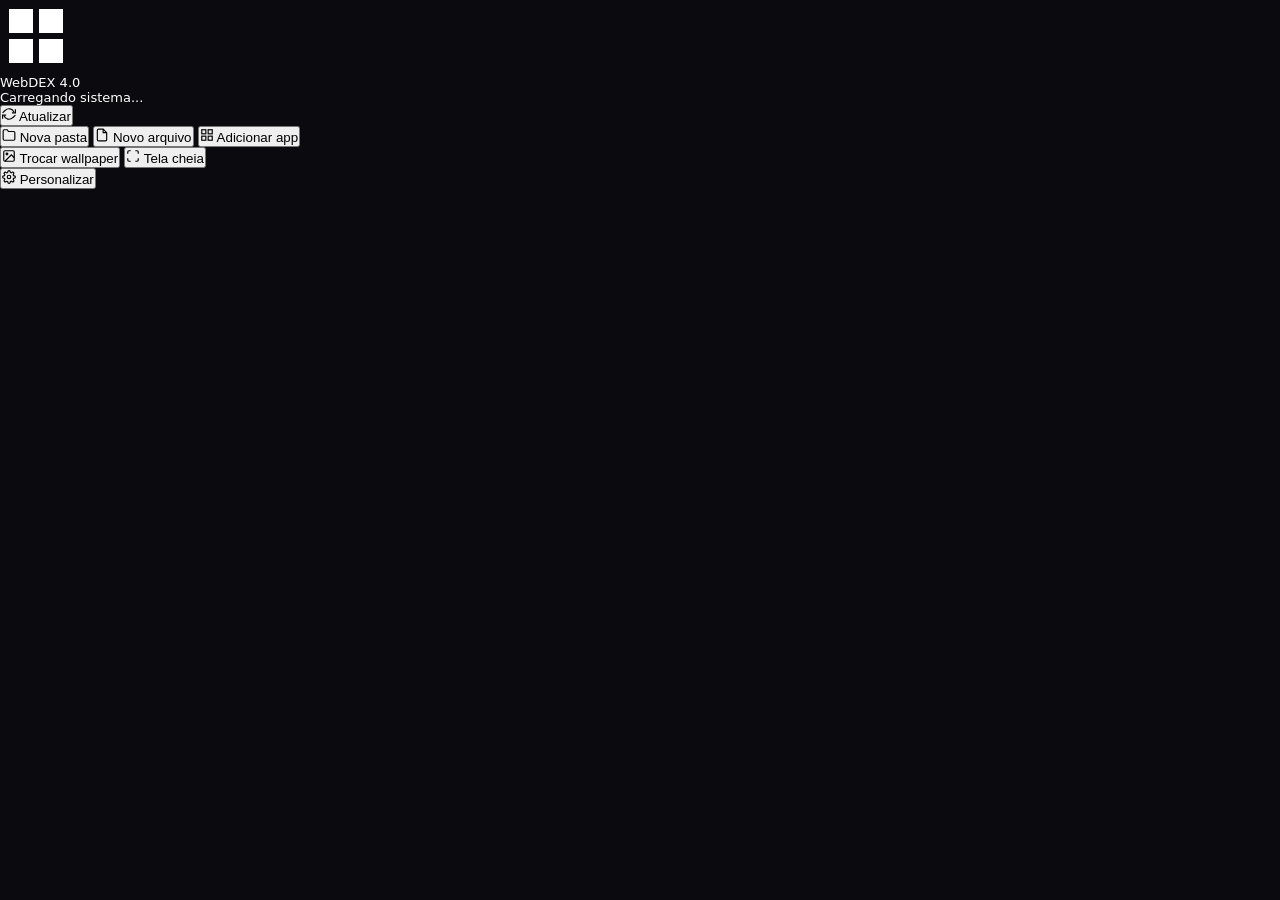
==== commit 69fc832c: "Update index.html" ====
--- a/index.html
+++ b/index.html
@@ -5,15 +5,25 @@
   <meta name="theme-color" content="#0a0a0f">
   <meta name="mobile-web-app-capable" content="yes">
   <meta name="viewport" content="width=device-width, initial-scale=1.0, maximum-scale=1.0, user-scalable=no, viewport-fit=cover">
-  <title>WebDEX</title>
+  <title>WebDEX 4.0</title>
   <link rel="stylesheet" href="style.css" />
 </head>
 <body>
 
-  <!-- ================================================== -->
-  <!-- TELA DE LOGIN / REGISTRO                           -->
-  <!-- ================================================== -->
-  <div id="auth-screen">
+  <!-- BOOT SCREEN -->
+  <div id="boot-screen">
+    <div class="boot-logo">
+      <svg width="72" height="72" viewBox="0 0 24 24" fill="none">
+        <path d="M3 3h8v8H3zM13 3h8v8h-8zM3 13h8v8H3zM13 13h8v8h-8z" fill="currentColor"/>
+      </svg>
+    </div>
+    <div class="boot-title">WebDEX 4.0</div>
+    <div class="boot-bar"><div class="boot-bar-fill"></div></div>
+    <div class="boot-text">Carregando sistema...</div>
+  </div>
+
+  <!-- AUTH -->
+  <div id="auth-screen" style="display:none">
     <div class="auth-bg"></div>
     <div class="auth-card">
       <div class="auth-logo">
@@ -24,13 +34,11 @@
       <h1 id="auth-title">Entrar no WebDEX</h1>
       <p id="auth-subtitle">Crie sua conta pra começar</p>
 
-      <!-- Abas -->
       <div class="auth-tabs">
         <button class="auth-tab active" data-tab="login">Login</button>
         <button class="auth-tab" data-tab="register">Registrar</button>
       </div>
 
-      <!-- Avatar (só aparece no registro) -->
       <div class="auth-avatar" id="auth-avatar-wrap" style="display:none">
         <label for="avatar-input">
           <div class="avatar-preview" id="avatar-preview">
@@ -43,7 +51,6 @@
         <input type="file" id="avatar-input" accept="image/*" hidden />
       </div>
 
-      <!-- Form login -->
       <form id="form-login" class="auth-form">
         <label>Usuário
           <input id="login-user" placeholder="seu usuario" autocomplete="username" required />
@@ -55,7 +62,6 @@
         <button type="submit" class="btn-primary">Entrar</button>
       </form>
 
-      <!-- Form registro -->
       <form id="form-register" class="auth-form" style="display:none">
         <label>Usuário
           <input id="reg-user" placeholder="escolha um usuario" autocomplete="username" required />
@@ -72,14 +78,21 @@
     </div>
   </div>
 
-  <!-- ================================================== -->
-  <!-- APP PRINCIPAL (só aparece logado)                  -->
-  <!-- ================================================== -->
+  <!-- APP SHELL -->
   <div id="app-shell" style="display:none">
 
     <div id="wallpaper"></div>
     <div id="wallpaper-overlay"></div>
 
+    <!-- WIDGETS -->
+    <div id="widgets-zone">
+      <div class="widget clock-widget-lg">
+        <div class="w-time" id="w-clock">--:--</div>
+        <div class="w-date" id="w-date">--/--</div>
+      </div>
+    </div>
+
+    <!-- TOPBAR -->
     <header id="topbar">
       <div class="brand">
         <svg width="22" height="22" viewBox="0 0 24 24" fill="none">
@@ -96,12 +109,10 @@
       </div>
 
       <div class="topbar-right">
-        <div class="clock-widget" id="clockWidget">
+        <div class="clock-widget">
           <div class="time" id="clock">--:--</div>
           <div class="date" id="date">--/--</div>
         </div>
-
-        <!-- Perfil -->
         <button class="user-btn" id="btn-user" title="Perfil">
           <img id="user-avatar-top" src="" alt="" />
         </button>
@@ -114,6 +125,7 @@
 
     <div id="windows"></div>
 
+    <!-- TASKBAR -->
     <footer id="taskbar">
       <button class="tb-btn" id="btn-home" title="Início">
         <svg width="20" height="20" viewBox="0 0 24 24" fill="currentColor">
@@ -135,46 +147,131 @@
           <path d="M19.4 15a1.65 1.65 0 0 0 .33 1.82l.06.06a2 2 0 1 1-2.83 2.83l-.06-.06a1.65 1.65 0 0 0-1.82-.33 1.65 1.65 0 0 0-1 1.51V21a2 2 0 1 1-4 0v-.09A1.65 1.65 0 0 0 9 19.4a1.65 1.65 0 0 0-1.82.33l-.06.06a2 2 0 1 1-2.83-2.83l.06-.06a1.65 1.65 0 0 0 .33-1.82 1.65 1.65 0 0 0-1.51-1H3a2 2 0 1 1 0-4h.09A1.65 1.65 0 0 0 4.6 9a1.65 1.65 0 0 0-.33-1.82l-.06-.06a2 2 0 1 1 2.83-2.83l.06.06a1.65 1.65 0 0 0 1.82.33H9a1.65 1.65 0 0 0 1-1.51V3a2 2 0 1 1 4 0v.09a1.65 1.65 0 0 0 1 1.51 1.65 1.65 0 0 0 1.82-.33l.06-.06a2 2 0 1 1 2.83 2.83l-.06.06a1.65 1.65 0 0 0-.33 1.82V9a1.65 1.65 0 0 0 1.51 1H21a2 2 0 1 1 0 4h-.09a1.65 1.65 0 0 0-1.51 1z"/>
         </svg>
       </button>
+
+      <button class="tb-btn" id="btn-music" title="Música">
+        <svg width="20" height="20" viewBox="0 0 24 24" fill="none" stroke="currentColor" stroke-width="2">
+          <path d="M9 18V5l12-2v13"/><circle cx="6" cy="18" r="3"/><circle cx="18" cy="16" r="3"/>
+        </svg>
+      </button>
     </footer>
-  </div>
-
-  <!-- ================================================== -->
-  <!-- MODAL: Adicionar app                               -->
-  <!-- ================================================== -->
+  </div>  <!-- CONTEXT MENU -->
+  <div id="context-menu" class="context-menu">
+    <button data-action="refresh">
+      <svg width="14" height="14" viewBox="0 0 24 24" fill="none" stroke="currentColor" stroke-width="2">
+        <path d="M23 4v6h-6M1 20v-6h6"/><path d="M20.49 9A9 9 0 0 0 5.64 5.64L1 10m22 4l-4.64 4.36A9 9 0 0 1 3.51 15"/>
+      </svg>
+      Atualizar
+    </button>
+    <div class="cm-divider"></div>
+    <button data-action="new-folder">
+      <svg width="14" height="14" viewBox="0 0 24 24" fill="none" stroke="currentColor" stroke-width="2">
+        <path d="M22 19a2 2 0 0 1-2 2H4a2 2 0 0 1-2-2V5a2 2 0 0 1 2-2h5l2 3h9a2 2 0 0 1 2 2z"/>
+      </svg>
+      Nova pasta
+    </button>
+    <button data-action="new-file">
+      <svg width="14" height="14" viewBox="0 0 24 24" fill="none" stroke="currentColor" stroke-width="2">
+        <path d="M14 2H6a2 2 0 0 0-2 2v16a2 2 0 0 0 2 2h12a2 2 0 0 0 2-2V8z"/><path d="M14 2v6h6"/>
+      </svg>
+      Novo arquivo
+    </button>
+    <button data-action="new-app">
+      <svg width="14" height="14" viewBox="0 0 24 24" fill="none" stroke="currentColor" stroke-width="2">
+        <rect x="3" y="3" width="7" height="7"/><rect x="14" y="3" width="7" height="7"/>
+        <rect x="3" y="14" width="7" height="7"/><rect x="14" y="14" width="7" height="7"/>
+      </svg>
+      Adicionar app
+    </button>
+    <div class="cm-divider"></div>
+    <button data-action="change-wall">
+      <svg width="14" height="14" viewBox="0 0 24 24" fill="none" stroke="currentColor" stroke-width="2">
+        <rect x="3" y="3" width="18" height="18" rx="2"/><circle cx="8.5" cy="8.5" r="1.5"/><path d="m21 15-5-5L5 21"/>
+      </svg>
+      Trocar wallpaper
+    </button>
+    <button data-action="fullscreen">
+      <svg width="14" height="14" viewBox="0 0 24 24" fill="none" stroke="currentColor" stroke-width="2">
+        <path d="M8 3H5a2 2 0 0 0-2 2v3M21 8V5a2 2 0 0 0-2-2h-3M3 16v3a2 2 0 0 0 2 2h3M16 21h3a2 2 0 0 0 2-2v-3"/>
+      </svg>
+      Tela cheia
+    </button>
+    <div class="cm-divider"></div>
+    <button data-action="settings">
+      <svg width="14" height="14" viewBox="0 0 24 24" fill="none" stroke="currentColor" stroke-width="2">
+        <circle cx="12" cy="12" r="3"/>
+        <path d="M19.4 15a1.65 1.65 0 0 0 .33 1.82l.06.06a2 2 0 1 1-2.83 2.83l-.06-.06a1.65 1.65 0 0 0-1.82-.33 1.65 1.65 0 0 0-1 1.51V21a2 2 0 1 1-4 0v-.09A1.65 1.65 0 0 0 9 19.4a1.65 1.65 0 0 0-1.82.33l-.06.06a2 2 0 1 1-2.83-2.83l.06-.06a1.65 1.65 0 0 0 .33-1.82 1.65 1.65 0 0 0-1.51-1H3a2 2 0 1 1 0-4h.09A1.65 1.65 0 0 0 4.6 9a1.65 1.65 0 0 0-.33-1.82l-.06-.06a2 2 0 1 1 2.83-2.83l.06.06a1.65 1.65 0 0 0 1.82.33H9a1.65 1.65 0 0 0 1-1.51V3a2 2 0 1 1 4 0v.09a1.65 1.65 0 0 0 1 1.51 1.65 1.65 0 0 0 1.82-.33l.06-.06a2 2 0 1 1 2.83 2.83l-.06.06a1.65 1.65 0 0 0-.33 1.82V9a1.65 1.65 0 0 0 1.51 1H21a2 2 0 1 1 0 4h-.09a1.65 1.65 0 0 0-1.51 1z"/>
+      </svg>
+      Personalizar
+    </button>
+  </div>
+
+  <!-- NOTIFICAÇÕES -->
+  <div id="notifications"></div>
+
+  <!-- MODAL: Adicionar app -->
   <div id="modal-add" class="modal">
     <div class="modal-card">
       <h2>Adicionar app</h2>
 
-      <label>Nome do app
-        <input id="new-name" placeholder="Ex: Free Fire" />
-      </label>
-
-      <label>Link / URL
-        <input id="new-url" placeholder="https://..." />
-      </label>
-
-      <label>Ícone
-        <div class="icon-picker">
-          <div class="icon-preview" id="icon-preview">🌐</div>
-          <input id="new-icon" placeholder="Emoji ou URL" />
-          <label class="upload-mini" for="icon-file">
-            <svg width="16" height="16" viewBox="0 0 24 24" fill="none" stroke="currentColor" stroke-width="2">
-              <path d="M21 15v4a2 2 0 0 1-2 2H5a2 2 0 0 1-2-2v-4M17 8l-5-5-5 5M12 3v12"/>
-            </svg>
-          </label>
-          <input type="file" id="icon-file" accept="image/*" hidden />
-        </div>
-      </label>
-
-      <label class="row">
-        <input type="checkbox" id="new-embed" checked />
-        <span>Tentar abrir dentro do WebDEX (iframe)</span>
-      </label>
-
-      <label class="row">
-        <input type="checkbox" id="new-fullscreen" checked />
-        <span>Abrir em tela cheia por padrão</span>
-      </label>
+      <div class="tab-mini">
+        <button class="active" data-tab="link">Link / URL</button>
+        <button data-tab="native">App nativo</button>
+      </div>
+
+      <div id="form-link">
+        <label>Nome do app
+          <input id="new-name" placeholder="Ex: Free Fire" />
+        </label>
+
+        <label>Link / URL
+          <input id="new-url" placeholder="https://..." />
+        </label>
+
+        <label>Ícone
+          <div class="icon-picker">
+            <div class="icon-preview" id="icon-preview">🌐</div>
+            <input id="new-icon" placeholder="Emoji ou URL" />
+            <label class="upload-mini" for="icon-file">
+              <svg width="16" height="16" viewBox="0 0 24 24" fill="none" stroke="currentColor" stroke-width="2">
+                <path d="M21 15v4a2 2 0 0 1-2 2H5a2 2 0 0 1-2-2v-4M17 8l-5-5-5 5M12 3v12"/>
+              </svg>
+            </label>
+            <input type="file" id="icon-file" accept="image/*" hidden />
+          </div>
+        </label>
+
+        <label class="row">
+          <input type="checkbox" id="new-embed" checked />
+          <span>Tentar abrir dentro do WebDEX</span>
+        </label>
+
+        <label class="row">
+          <input type="checkbox" id="new-fullscreen" checked />
+          <span>Abrir em tela cheia por padrão</span>
+        </label>
+      </div>
+
+      <div id="form-native" style="display:none">
+        <label>Nome do app
+          <input id="nat-name" placeholder="Ex: Free Fire" />
+        </label>
+        <label>Package name do Android
+          <input id="nat-package" placeholder="com.dts.freefireth" />
+        </label>
+        <label>Ícone
+          <div class="icon-picker">
+            <div class="icon-preview" id="nat-icon-preview">🔥</div>
+            <input id="nat-icon" placeholder="Emoji ou URL" />
+            <label class="upload-mini" for="nat-icon-file">
+              <svg width="16" height="16" viewBox="0 0 24 24" fill="none" stroke="currentColor" stroke-width="2">
+                <path d="M21 15v4a2 2 0 0 1-2 2H5a2 2 0 0 1-2-2v-4M17 8l-5-5-5 5M12 3v12"/>
+              </svg>
+            </label>
+            <input type="file" id="nat-icon-file" accept="image/*" hidden />
+          </div>
+        </label>
+        <p class="hint">Só funciona se o WebDEX estiver compilado como APK Android.</p>
+      </div>
 
       <div class="modal-actions">
         <button class="btn-ghost" data-close>Cancelar</button>
@@ -183,9 +280,7 @@
     </div>
   </div>
 
-  <!-- ================================================== -->
-  <!-- MODAL: Perfil                                      -->
-  <!-- ================================================== -->
+  <!-- MODAL: Perfil -->
   <div id="modal-user" class="modal">
     <div class="modal-card">
       <h2>Meu perfil</h2>
@@ -199,44 +294,27 @@
             Trocar foto
             <input type="file" id="avatar-change" accept="image/*" hidden />
           </label>
-        </div>
-      </div>
-
-      <div class="modal-actions">
-        <button class="btn-ghost" id="btn-logout">Sair da conta</button>
-        <button class="btn-primary" data-close>Fechar</button>
-      </div>
-    </div>
-  </div>
-
-  <!-- ================================================== -->
-  <!-- MODAL: Personalização (painel completo)            -->
-  <!-- ================================================== -->
+        </div>  <!-- MODAL: Personalização -->
   <div id="modal-settings" class="modal">
     <div class="modal-card large">
       <h2>Personalização</h2>
 
       <div class="settings-grid">
 
-        <!-- Aparência -->
         <section class="settings-section">
           <h3>Aparência</h3>
-
           <label>Cor de destaque
             <input type="color" id="cfg-accent" value="#4cc2ff" />
           </label>
-
           <label>Tamanho dos ícones: <b id="cfg-icon-size-val">48</b>px
             <input type="range" id="cfg-icon-size" min="32" max="96" value="48" />
           </label>
-
           <label>Tamanho das fontes: <b id="cfg-font-size-val">13</b>px
             <input type="range" id="cfg-font-size" min="11" max="20" value="13" />
           </label>
-
           <label>Fonte
             <select id="cfg-font">
-              <option value='"Segoe UI Variable","Segoe UI",system-ui,sans-serif'>Segoe UI (padrão Win11)</option>
+              <option value='"Segoe UI Variable","Segoe UI",system-ui,sans-serif'>Segoe UI (padrão)</option>
               <option value='"Inter",sans-serif'>Inter</option>
               <option value='"Poppins",sans-serif'>Poppins</option>
               <option value='"Roboto",sans-serif'>Roboto</option>
@@ -245,72 +323,145 @@
               <option value='Georgia,serif'>Georgia</option>
             </select>
           </label>
-
-          <label>Espaçamento da grade: <b id="cfg-gap-val">8</b>px
+          <label>Espaçamento: <b id="cfg-gap-val">8</b>px
             <input type="range" id="cfg-gap" min="0" max="32" value="8" />
           </label>
         </section>
 
-        <!-- Transparência -->
         <section class="settings-section">
           <h3>Transparência</h3>
-
-          <label>Opacidade dos menus: <b id="cfg-opacity-val">55</b>%
+          <label>Opacidade: <b id="cfg-opacity-val">55</b>%
             <input type="range" id="cfg-opacity" min="20" max="100" value="55" />
           </label>
-
-          <label>Intensidade do blur: <b id="cfg-blur-val">30</b>px
+          <label>Blur: <b id="cfg-blur-val">30</b>px
             <input type="range" id="cfg-blur" min="0" max="60" value="30" />
           </label>
-
-          <label>Cantos arredondados: <b id="cfg-radius-val">8</b>px
+          <label>Cantos: <b id="cfg-radius-val">8</b>px
             <input type="range" id="cfg-radius" min="0" max="24" value="8" />
           </label>
         </section>
 
-        <!-- Wallpaper -->
-        <section class="settings-section">
-          <h3>Plano de fundo</h3>
-
-          <label>URL (imagem ou vídeo)
-            <input id="wall-url" placeholder="https://.../wall.mp4" />
-          </label>
-
-          <label>Upload do dispositivo
-            <input type="file" id="wall-file" accept="image/*,video/*" />
-          </label>
-
-          <label class="row">
-            <input type="checkbox" id="wall-blur" />
-            <span>Aplicar blur no fundo</span>
-          </label>
-
-          <button class="btn-ghost small" id="clear-wall">Remover fundo</button>
-        </section>
-
-        <!-- Animações -->
-        <section class="settings-section">
-          <h3>Animações</h3>
-
+        <section class="settings-section">
+          <h3>Barra de tarefas</h3>
+          <label>Posição
+            <select id="cfg-tb-position">
+              <option value="bottom">Embaixo</option>
+              <option value="top">Em cima</option>
+              <option value="left">Esquerda</option>
+              <option value="right">Direita</option>
+            </select>
+          </label>
+          <label>Tamanho ícones: <b id="cfg-tb-icon-val">44</b>px
+            <input type="range" id="cfg-tb-icon" min="32" max="72" value="44" />
+          </label>
+          <label class="row">
+            <input type="checkbox" id="cfg-tb-icons" checked />
+            <span>Mostrar rótulos dos apps</span>
+          </label>
+          <label class="row">
+            <input type="checkbox" id="cfg-tb-autohide" />
+            <span>Ocultar automaticamente</span>
+          </label>
+          <label class="row">
+            <input type="checkbox" id="cfg-tb-center" checked />
+            <span>Centralizar ícones</span>
+          </label>
+        </section>
+
+        <section class="settings-section">
+          <h3>Comportamento</h3>
           <label class="row">
             <input type="checkbox" id="cfg-anim" checked />
             <span>Ativar animações</span>
           </label>
-
           <label>Velocidade: <b id="cfg-anim-speed-val">1</b>x
             <input type="range" id="cfg-anim-speed" min="0.5" max="2" step="0.1" value="1" />
           </label>
+          <label class="row">
+            <input type="checkbox" id="cfg-window-anim" checked />
+            <span>Animar abertura de janelas</span>
+          </label>
+          <label class="row">
+            <input type="checkbox" id="cfg-snap" checked />
+            <span>Snap de janelas nas bordas</span>
+          </label>
+          <label class="row">
+            <input type="checkbox" id="cfg-blur-win" checked />
+            <span>Efeito blur nas janelas</span>
+          </label>
+        </section>
+
+        <section class="settings-section">
+          <h3>Plano de fundo</h3>
+          <label>URL (imagem/vídeo)
+            <input id="wall-url" placeholder="https://.../wall.mp4" />
+          </label>
+          <label>Upload
+            <input type="file" id="wall-file" accept="image/*,video/*" />
+          </label>
+          <label class="row">
+            <input type="checkbox" id="wall-blur" />
+            <span>Blur no fundo</span>
+          </label>
+          <button class="btn-ghost small" id="clear-wall">Remover</button>
+        </section>
+
+        <section class="settings-section">
+          <h3>Backup</h3>
+          <button class="btn-ghost small" id="btn-export">Exportar configs</button>
+          <label>Importar configs
+            <input type="file" id="import-config" accept=".json" />
+          </label>
+          <button class="btn-ghost small danger" id="btn-reset-settings">Resetar tudo</button>
         </section>
 
       </div>
 
       <div class="modal-actions">
-        <button class="btn-ghost" id="btn-reset-settings">Resetar tudo</button>
         <button class="btn-primary" data-close>Fechar</button>
+      </div>
+    </div>
+  </div>
+
+  <!-- MODAL: Novo arquivo / pasta -->
+  <div id="modal-file" class="modal">
+    <div class="modal-card">
+      <h2 id="file-modal-title">Novo arquivo</h2>
+      <label>Nome
+        <input id="file-name" placeholder="meu-arquivo.html" />
+      </label>
+      <div id="file-content-wrap" style="display:none">
+        <label>Conteúdo
+          <textarea id="file-content" rows="8" style="width:100%;margin-top:6px;padding:10px;background:rgba(255,255,255,.05);border:1px solid var(--border);border-radius:8px;color:#fff;font-family:monospace;font-size:12px;resize:vertical"></textarea>
+        </label>
+      </div>
+      <div class="modal-actions">
+        <button class="btn-ghost" data-close>Cancelar</button>
+        <button class="btn-primary" id="file-save">Salvar</button>
+      </div>
+    </div>
+  </div>
+
+  <!-- MODAL: Confirmação customizada -->
+  <div id="modal-confirm" class="modal">
+    <div class="modal-card small">
+      <h2 id="confirm-title">Confirmar</h2>
+      <p id="confirm-message" class="confirm-msg"></p>
+      <div class="modal-actions">
+        <button class="btn-ghost" id="confirm-cancel">Cancelar</button>
+        <button class="btn-primary" id="confirm-ok">Confirmar</button>
       </div>
     </div>
   </div>
 
   <script src="app.js"></script>
 </body>
-</html>
+  </html>
+      </div>
+
+      <div class="modal-actions">
+        <button class="btn-ghost" id="btn-logout">Sair da conta</button>
+        <button class="btn-primary" data-close>Fechar</button>
+      </div>
+    </div>
+  </div>
--- a/style.css
+++ b/style.css
@@ -5,26 +5,229 @@
   --bg-glass: rgba(32, 32, 32, 0.55);
   --bg-glass-2: rgba(40, 40, 40, 0.75);
   --border: rgba(255, 255, 255, 0.08);
-  --border-hover: rgba(255, 255, 255, 0.18);
   --text: #ffffff;
   --text-dim: rgba(255,255,255,0.6);
   --shadow: 0 8px 32px rgba(0,0,0,0.4);
   --radius: 8px;
   --radius-lg: 12px;
+
+  /* Personalizáveis via JS */
+  --icon-size: 48px;
+  --icon-font: 32px;
+  --grid-gap: 8px;
+  --font-size: 13px;
+  --font-family: "Segoe UI Variable", "Segoe UI", system-ui, sans-serif;
+  --menu-opacity: 0.55;
+  --blur-amt: 30px;
+  --anim-speed: 1;
 }
 
 html, body { height: 100%; overflow: hidden; }
 
 body {
-  font-family: "Segoe UI Variable", "Segoe UI", system-ui, -apple-system, sans-serif;
+  font-family: var(--font-family);
+  font-size: var(--font-size);
   color: var(--text);
   background: #0a0a0f;
+  user-select: none;
+}
+
+/* ============================================================
+   TELA DE LOGIN
+   ============================================================ */
+#auth-screen {
+  position: fixed;
+  inset: 0;
+  display: flex;
+  align-items: center;
+  justify-content: center;
+  z-index: 9999;
+  background: #0a0a0f;
+  overflow: hidden;
+}
+
+.auth-bg {
+  position: absolute;
+  inset: 0;
+  background:
+    radial-gradient(circle at 30% 30%, rgba(76,194,255,.25), transparent 55%),
+    radial-gradient(circle at 70% 70%, rgba(140,82,255,.22), transparent 55%),
+    linear-gradient(135deg, #0a0a0f, #12121a);
+  animation: authPulse 12s ease-in-out infinite;
+}
+
+@keyframes authPulse {
+  0%, 100% { transform: scale(1); }
+  50% { transform: scale(1.08); }
+}
+
+.auth-card {
+  position: relative;
+  width: 90%;
+  max-width: 380px;
+  background: rgba(30,30,36,.7);
+  backdrop-filter: blur(40px) saturate(150%);
+  -webkit-backdrop-filter: blur(40px) saturate(150%);
+  border: 1px solid var(--border);
+  border-radius: 20px;
+  padding: 32px 28px;
+  box-shadow: 0 20px 60px rgba(0,0,0,.6);
+  animation: authCardIn .5s cubic-bezier(.34,1.56,.64,1);
+}
+
+@keyframes authCardIn {
+  from { opacity: 0; transform: scale(.9) translateY(20px); }
+}
+
+.auth-logo {
+  text-align: center;
+  color: var(--accent);
+  margin-bottom: 12px;
+  animation: logoFloat 3s ease-in-out infinite;
+}
+
+@keyframes logoFloat {
+  0%, 100% { transform: translateY(0); }
+  50% { transform: translateY(-6px); }
+}
+
+.auth-card h1 {
+  text-align: center;
+  font-size: 20px;
+  font-weight: 600;
+  margin-bottom: 6px;
+}
+.auth-card > p {
+  text-align: center;
+  font-size: 13px;
+  color: var(--text-dim);
+  margin-bottom: 24px;
+}
+
+.auth-tabs {
+  display: flex;
+  gap: 4px;
+  background: rgba(0,0,0,.25);
+  padding: 4px;
+  border-radius: 10px;
+  margin-bottom: 20px;
+}
+.auth-tab {
+  flex: 1;
+  padding: 9px;
+  border: none;
+  background: transparent;
+  color: var(--text-dim);
+  border-radius: 8px;
+  cursor: pointer;
+  font-family: inherit;
+  font-size: 13px;
+  font-weight: 600;
+  transition: all .2s;
+}
+.auth-tab.active {
+  background: rgba(255,255,255,.1);
+  color: var(--text);
+}
+
+.auth-form label {
+  display: block;
+  font-size: 12px;
+  color: var(--text-dim);
+  margin-bottom: 12px;
+}
+.auth-form input {
+  width: 100%;
+  margin-top: 6px;
+  padding: 11px 12px;
+  background: rgba(255,255,255,.05);
+  border: 1px solid var(--border);
+  border-radius: 8px;
+  color: var(--text);
+  font-family: inherit;
+  font-size: 14px;
+  outline: none;
+  transition: all .15s;
+}
+.auth-form input:focus {
+  border-color: var(--accent);
+  box-shadow: 0 0 0 3px rgba(76,194,255,.15);
+}
+
+.auth-error {
+  color: #ff6b6b;
+  font-size: 12px;
+  min-height: 16px;
+  margin-bottom: 8px;
+}
+
+/* Avatar no registro */
+.auth-avatar {
+  display: flex;
+  justify-content: center;
+  margin-bottom: 16px;
+}
+.auth-avatar label {
+  cursor: pointer;
+  text-align: center;
+  color: var(--text-dim);
+  font-size: 12px;
+}
+.auth-avatar label span { display: block; margin-top: 6px; }
+.avatar-preview {
+  width: 72px;
+  height: 72px;
+  border-radius: 50%;
+  background: rgba(255,255,255,.06);
+  border: 2px dashed var(--border);
+  display: flex;
+  align-items: center;
+  justify-content: center;
+  overflow: hidden;
+  color: var(--text-dim);
+  transition: all .2s;
+}
+.auth-avatar label:hover .avatar-preview {
+  border-color: var(--accent);
+  color: var(--accent);
+}
+.avatar-preview img { width: 100%; height: 100%; object-fit: cover; }
+.avatar-preview.large { width: 80px; height: 80px; border-style: solid; }
+
+/* ============================================================
+   BOTÕES
+   ============================================================ */
+.btn-primary, .btn-ghost {
+  padding: 11px 20px;
+  border-radius: 8px;
+  border: none;
+  font-family: inherit;
+  font-size: 13px;
+  font-weight: 600;
+  cursor: pointer;
+  transition: filter .15s;
+  width: 100%;
+}
+.btn-primary { background: var(--accent); color: #000; }
+.btn-primary:hover { filter: brightness(1.15); }
+.btn-ghost {
+  background: rgba(255,255,255,.08);
+  color: var(--text);
+  width: auto;
+}
+.btn-ghost:hover { background: rgba(255,255,255,.15); }
+.btn-ghost.small { padding: 8px 14px; font-size: 12px; }
+
+/* ============================================================
+   APP SHELL (após login)
+   ============================================================ */
+#app-shell {
   display: flex;
   flex-direction: column;
-  user-select: none;
-}
-
-/* ================= WALLPAPER ================= */
+  height: 100vh;
+}
+
+/* Wallpaper */
 #wallpaper {
   position: fixed;
   inset: 0;
@@ -33,10 +236,7 @@
   background-position: center;
   transition: filter .3s;
 }
-#wallpaper video {
-  width: 100%; height: 100%;
-  object-fit: cover;
-}
+#wallpaper video { width: 100%; height: 100%; object-fit: cover; }
 #wallpaper.blur { filter: blur(20px) brightness(.7); }
 
 #wallpaper-overlay {
@@ -49,18 +249,19 @@
     linear-gradient(135deg, rgba(0,0,0,.3), rgba(0,0,0,.5));
 }
 
-/* ================= TOPBAR ================= */
+/* Topbar */
 #topbar {
   height: 48px;
   display: flex;
   align-items: center;
   gap: 12px;
   padding: 0 16px;
-  backdrop-filter: blur(30px) saturate(150%);
-  -webkit-backdrop-filter: blur(30px) saturate(150%);
-  background: var(--bg-glass);
+  backdrop-filter: blur(var(--blur-amt)) saturate(150%);
+  -webkit-backdrop-filter: blur(var(--blur-amt)) saturate(150%);
+  background: rgba(32,32,32,var(--menu-opacity));
   border-bottom: 1px solid var(--border);
   z-index: 100;
+  flex-shrink: 0;
 }
 
 .brand {
@@ -68,7 +269,6 @@
   align-items: center;
   gap: 8px;
   font-weight: 600;
-  font-size: 14px;
   color: var(--accent);
 }
 
@@ -86,7 +286,6 @@
 }
 .search-wrap:focus-within {
   border-color: var(--accent);
-  background: rgba(255,255,255,.08);
   box-shadow: 0 0 0 3px rgba(76,194,255,.15);
 }
 .search-wrap svg { color: var(--text-dim); flex-shrink: 0; }
@@ -96,27 +295,45 @@
   border: none;
   outline: none;
   color: var(--text);
-  font-size: 13px;
   font-family: inherit;
-}
-
-.topbar-right { margin-left: auto; }
+  font-size: var(--font-size);
+}
+
+.topbar-right {
+  margin-left: auto;
+  display: flex;
+  align-items: center;
+  gap: 12px;
+}
+
 .clock-widget {
   text-align: right;
   line-height: 1.1;
   padding: 4px 10px;
-  border-radius: var(--radius);
 }
 .clock-widget .time { font-size: 13px; font-weight: 600; }
 .clock-widget .date { font-size: 11px; color: var(--text-dim); }
 
-/* ================= DESKTOP / GRID ================= */
+.user-btn {
+  width: 36px;
+  height: 36px;
+  border-radius: 50%;
+  border: 2px solid var(--border);
+  padding: 0;
+  overflow: hidden;
+  cursor: pointer;
+  background: rgba(255,255,255,.06);
+  transition: border-color .15s;
+}
+.user-btn:hover { border-color: var(--accent); }
+.user-btn img { width: 100%; height: 100%; object-fit: cover; display: block; }
+
+/* Desktop / Grid */
 #desktop {
   flex: 1;
   overflow-y: auto;
   padding: 32px;
   scrollbar-width: thin;
-  scrollbar-color: rgba(255,255,255,.2) transparent;
 }
 #desktop::-webkit-scrollbar { width: 6px; }
 #desktop::-webkit-scrollbar-thumb { background: rgba(255,255,255,.2); border-radius: 3px; }
@@ -124,7 +341,7 @@
 #app-grid {
   display: grid;
   grid-template-columns: repeat(auto-fill, minmax(96px, 1fr));
-  gap: 8px;
+  gap: var(--grid-gap);
   max-width: 1200px;
   margin: 0 auto;
 }
@@ -134,19 +351,17 @@
   flex-direction: column;
   align-items: center;
   gap: 8px;
-  padding: 16px 8px;
+  padding: 12px 6px;
   border-radius: var(--radius);
   cursor: pointer;
-  transition: all .15s ease;
+  transition: all calc(.15s / var(--anim-speed)) ease;
   position: relative;
-  animation: appIn .35s cubic-bezier(.34,1.56,.64,1) backwards;
-}
-
+  animation: appIn calc(.35s / var(--anim-speed)) cubic-bezier(.34,1.56,.64,1) backwards;
+}
 @keyframes appIn {
   from { opacity: 0; transform: scale(.85) translateY(10px); }
   to   { opacity: 1; transform: scale(1) translateY(0); }
 }
-
 .app-icon:hover {
   background: rgba(255,255,255,.06);
   transform: translateY(-2px);
@@ -154,22 +369,21 @@
 .app-icon:active { transform: scale(.95); }
 
 .app-icon .icon-box {
-  width: 48px;
-  height: 48px;
-  display: flex;
-  align-items: center;
-  justify-content: center;
-  font-size: 32px;
+  width: var(--icon-size);
+  height: var(--icon-size);
+  display: flex;
+  align-items: center;
+  justify-content: center;
+  font-size: var(--icon-font);
   border-radius: 12px;
   background: rgba(255,255,255,.05);
   box-shadow: 0 4px 12px rgba(0,0,0,.3);
   overflow: hidden;
 }
-.app-icon .icon-box img {
-  width: 100%; height: 100%; object-fit: cover;
-}
+.app-icon .icon-box img { width: 100%; height: 100%; object-fit: cover; }
+
 .app-icon .name {
-  font-size: 12px;
+  font-size: calc(var(--font-size) - 1px);
   text-align: center;
   color: var(--text);
   max-width: 90px;
@@ -178,10 +392,10 @@
   white-space: nowrap;
   text-shadow: 0 1px 3px rgba(0,0,0,.8);
 }
+
 .app-icon .remove-btn {
   position: absolute;
-  top: 6px;
-  right: 6px;
+  top: 4px; right: 4px;
   width: 20px; height: 20px;
   border-radius: 50%;
   border: none;
@@ -194,11 +408,12 @@
   display: flex;
   align-items: center;
   justify-content: center;
-  line-height: 1;
 }
 .app-icon:hover .remove-btn { opacity: 1; }
 
-/* ================= JANELAS ================= */
+/* ============================================================
+   JANELAS — agora com tela cheia REAL
+   ============================================================ */
 #windows {
   position: fixed;
   inset: 48px 0 60px 0;
@@ -210,15 +425,15 @@
   position: absolute;
   pointer-events: auto;
   background: rgba(32,32,32,.85);
-  backdrop-filter: blur(30px) saturate(150%);
-  -webkit-backdrop-filter: blur(30px) saturate(150%);
+  backdrop-filter: blur(var(--blur-amt)) saturate(150%);
+  -webkit-backdrop-filter: blur(var(--blur-amt)) saturate(150%);
   border: 1px solid var(--border);
   border-radius: var(--radius-lg);
   box-shadow: var(--shadow);
   display: flex;
   flex-direction: column;
   overflow: hidden;
-  animation: winIn .22s cubic-bezier(.34,1.56,.64,1);
+  animation: winIn calc(.22s / var(--anim-speed)) cubic-bezier(.34,1.56,.64,1);
   min-width: 320px;
   min-height: 240px;
 }
@@ -227,24 +442,32 @@
   from { opacity: 0; transform: scale(.92); }
   to   { opacity: 1; transform: scale(1); }
 }
-
-@keyframes winOut {
-  to { opacity: 0; transform: scale(.92); }
-}
-
-.window.closing { animation: winOut .18s ease forwards; }
+@keyframes winOut { to { opacity: 0; transform: scale(.92); } }
+
+.window.closing { animation: winOut calc(.18s / var(--anim-speed)) ease forwards; }
+
+/* ESTADO: maximizado (tela cheia real) */
+.window.maximized {
+  left: 0 !important;
+  top: 0 !important;
+  width: 100% !important;
+  height: 100% !important;
+  border-radius: 0 !important;
+  border: none !important;
+}
 
 .window-header {
   height: 36px;
   display: flex;
   align-items: center;
-  padding: 0 8px 0 14px;
+  padding: 0 6px 0 14px;
   gap: 8px;
-  font-size: 12.5px;
+  font-size: calc(var(--font-size) - .5px);
   cursor: grab;
   border-bottom: 1px solid var(--border);
   flex-shrink: 0;
 }
+.window.maximized .window-header { cursor: default; }
 .window-header:active { cursor: grabbing; }
 
 .window-icon {
@@ -265,12 +488,9 @@
   font-weight: 500;
 }
 
-.window-controls {
-  display: flex;
-  gap: 2px;
-}
+.window-controls { display: flex; gap: 2px; }
 .window-btn {
-  width: 34px;
+  width: 36px;
   height: 28px;
   border: none;
   background: transparent;
@@ -281,7 +501,6 @@
   align-items: center;
   justify-content: center;
   transition: background .15s;
-  font-family: inherit;
 }
 .window-btn:hover { background: rgba(255,255,255,.1); }
 .window-btn.close:hover { background: #c42b1c; }
@@ -310,11 +529,8 @@
   padding: 32px;
   text-align: center;
   background: var(--bg-glass-2);
-  color: var(--text);
-}
-.window-placeholder .icon-big {
-  font-size: 64px;
-}
+}
+.window-placeholder .icon-big { font-size: 64px; }
 .window-placeholder p {
   color: var(--text-dim);
   font-size: 13px;
@@ -323,7 +539,7 @@
 }
 .window-placeholder button {
   padding: 10px 24px;
-  border-radius: var(--radius);
+  border-radius: 8px;
   border: none;
   background: var(--accent);
   color: #000;
@@ -331,11 +547,8 @@
   cursor: pointer;
   font-family: inherit;
   font-size: 13px;
-  transition: filter .15s;
-}
-.window-placeholder button:hover { filter: brightness(1.1); }
-
-/* Handle de resize */
+}
+
 .window-resize {
   position: absolute;
   right: 0; bottom: 0;
@@ -343,8 +556,11 @@
   cursor: nwse-resize;
   z-index: 10;
 }
-
-/* ================= TASKBAR ================= */
+.window.maximized .window-resize { display: none; }
+
+/* ============================================================
+   TASKBAR
+   ============================================================ */
 #taskbar {
   height: 60px;
   display: flex;
@@ -352,12 +568,12 @@
   justify-content: center;
   gap: 6px;
   padding: 0 16px;
-  backdrop-filter: blur(40px) saturate(150%);
-  -webkit-backdrop-filter: blur(40px) saturate(150%);
-  background: var(--bg-glass);
+  backdrop-filter: blur(var(--blur-amt)) saturate(150%);
+  -webkit-backdrop-filter: blur(var(--blur-amt)) saturate(150%);
+  background: rgba(32,32,32,var(--menu-opacity));
   border-top: 1px solid var(--border);
   z-index: 100;
-  position: relative;
+  flex-shrink: 0;
 }
 
 #tasks {
@@ -399,7 +615,7 @@
   align-items: center;
   gap: 8px;
   font-family: inherit;
-  font-size: 13px;
+  font-size: var(--font-size);
   position: relative;
   transition: background .15s;
   white-space: nowrap;
@@ -417,16 +633,12 @@
   border-radius: 2px;
   box-shadow: 0 0 8px var(--accent);
 }
-.task .task-icon {
-  font-size: 18px;
-  display: flex;
-  align-items: center;
-}
-.task .task-icon img {
-  width: 20px; height: 20px; object-fit: contain;
-}
-
-/* ================= MODAIS ================= */
+.task .task-icon { font-size: 18px; display: flex; align-items: center; }
+.task .task-icon img { width: 20px; height: 20px; object-fit: contain; }
+
+/* ============================================================
+   MODAIS
+   ============================================================ */
 .modal {
   position: fixed;
   inset: 0;
@@ -437,9 +649,9 @@
   justify-content: center;
   z-index: 1000;
   animation: fadeIn .2s;
+  padding: 16px;
 }
 .modal.open { display: flex; }
-
 @keyframes fadeIn { from { opacity: 0; } }
 
 .modal-card {
@@ -448,14 +660,14 @@
   border: 1px solid var(--border);
   border-radius: var(--radius-lg);
   padding: 28px;
-  width: 90%;
+  width: 100%;
   max-width: 420px;
   box-shadow: 0 20px 60px rgba(0,0,0,.5);
   animation: modalIn .25s cubic-bezier(.34,1.56,.64,1);
   max-height: 90vh;
   overflow-y: auto;
 }
-
+.modal-card.large { max-width: 720px; }
 @keyframes modalIn {
   from { opacity: 0; transform: scale(.9) translateY(20px); }
 }
@@ -480,26 +692,37 @@
   font-size: 13px;
   cursor: pointer;
 }
+.modal-card label b { color: var(--accent); font-weight: 700; }
 
 .modal-card input[type="text"],
 .modal-card input:not([type]),
 .modal-card input[type="url"],
-.modal-card input[type="file"] {
+.modal-card input[type="file"],
+.modal-card select {
   width: 100%;
   margin-top: 6px;
   padding: 10px 12px;
   background: rgba(255,255,255,.05);
   border: 1px solid var(--border);
-  border-radius: var(--radius);
+  border-radius: 8px;
   color: var(--text);
   font-family: inherit;
   font-size: 13px;
   outline: none;
   transition: border-color .15s;
 }
-.modal-card input:focus {
+.modal-card select { cursor: pointer; }
+.modal-card select option { background: #222; color: #fff; }
+.modal-card input:focus, .modal-card select:focus {
   border-color: var(--accent);
   box-shadow: 0 0 0 3px rgba(76,194,255,.15);
+}
+
+.modal-card input[type="range"] {
+  width: 100%;
+  margin-top: 8px;
+  accent-color: var(--accent);
+  cursor: pointer;
 }
 
 .modal-card input[type="color"] {
@@ -507,8 +730,14 @@
   height: 42px;
   margin-top: 6px;
   border: 1px solid var(--border);
-  border-radius: var(--radius);
+  border-radius: 8px;
   background: transparent;
+  cursor: pointer;
+}
+
+.modal-card input[type="checkbox"] {
+  width: 18px; height: 18px;
+  accent-color: var(--accent);
   cursor: pointer;
 }
 
@@ -518,26 +747,93 @@
   justify-content: flex-end;
   margin-top: 24px;
 }
-
-.btn-primary, .btn-ghost {
-  padding: 10px 20px;
-  border-radius: var(--radius);
-  border: none;
-  font-family: inherit;
+.modal-actions .btn-primary { width: auto; }
+
+/* Icon picker */
+.icon-picker {
+  display: flex;
+  align-items: center;
+  gap: 8px;
+  margin-top: 6px;
+}
+.icon-preview {
+  width: 48px;
+  height: 48px;
+  border-radius: 10px;
+  background: rgba(255,255,255,.05);
+  border: 1px solid var(--border);
+  display: flex;
+  align-items: center;
+  justify-content: center;
+  font-size: 26px;
+  overflow: hidden;
+  flex-shrink: 0;
+}
+.icon-preview img { width: 100%; height: 100%; object-fit: cover; }
+.icon-picker input { flex: 1; margin: 0 !important; }
+.upload-mini {
+  width: 42px;
+  height: 42px;
+  border-radius: 10px;
+  background: rgba(255,255,255,.08);
+  border: 1px solid var(--border);
+  display: flex !important;
+  align-items: center;
+  justify-content: center;
+  cursor: pointer;
+  margin: 0 !important;
+  color: var(--text);
+  transition: background .15s;
+}
+.upload-mini:hover { background: rgba(255,255,255,.15); }
+
+/* Perfil */
+.profile-head {
+  display: flex;
+  align-items: center;
+  gap: 16px;
+  margin-bottom: 20px;
+  padding: 16px;
+  background: rgba(255,255,255,.03);
+  border-radius: 12px;
+}
+.profile-name {
+  font-size: 16px;
+  font-weight: 600;
+  margin-bottom: 6px;
+}
+.upload-link {
+  color: var(--accent);
+  font-size: 12px;
+  cursor: pointer;
+  margin: 0 !important;
+}
+.upload-link:hover { text-decoration: underline; }
+
+/* Settings grid */
+.settings-grid {
+  display: grid;
+  grid-template-columns: 1fr 1fr;
+  gap: 20px;
+}
+.settings-section {
+  background: rgba(255,255,255,.03);
+  border: 1px solid var(--border);
+  border-radius: 12px;
+  padding: 16px;
+}
+.settings-section h3 {
   font-size: 13px;
-  font-weight: 600;
-  cursor: pointer;
-  transition: filter .15s;
-}
-.btn-primary { background: var(--accent); color: #000; }
-.btn-primary:hover { filter: brightness(1.15); }
-.btn-ghost {
-  background: rgba(255,255,255,.08);
-  color: var(--text);
-}
-.btn-ghost:hover { background: rgba(255,255,255,.15); }
-
-/* ================= MOBILE ================= */
+  font-weight: 700;
+  color: var(--accent);
+  text-transform: uppercase;
+  letter-spacing: .5px;
+  margin-bottom: 14px;
+}
+
+/* ============================================================
+   MOBILE
+   ============================================================ */
 @media (max-width: 768px) {
   #topbar { padding: 0 10px; gap: 8px; }
   .brand span { display: none; }
@@ -545,11 +841,9 @@
   #desktop { padding: 16px; }
   #app-grid {
     grid-template-columns: repeat(auto-fill, minmax(80px, 1fr));
-    gap: 4px;
   }
-  .app-icon { padding: 10px 4px; }
-  .app-icon .icon-box { width: 42px; height: 42px; font-size: 26px; }
-  .app-icon .name { font-size: 11px; max-width: 80px; }
+  .app-icon { padding: 8px 4px; }
+  .app-icon .name { max-width: 80px; }
 
   .window {
     left: 0 !important;
@@ -565,7 +859,10 @@
   #windows { inset: 48px 0 60px 0; }
   #taskbar { padding: 0 8px; }
   #tasks { max-width: 60%; }
-  .task { padding: 0 10px; }
+  .task { min-width: 44px; padding: 0; justify-content: center; }
   .task .task-label { display: none; }
-  .task { min-width: 44px; padding: 0; justify-content: center; }
-                   }
+
+  .settings-grid { grid-template-columns: 1fr; }
+  .modal-card { padding: 20px; }
+  .modal-card.large { max-width: 100%; }
+                    }
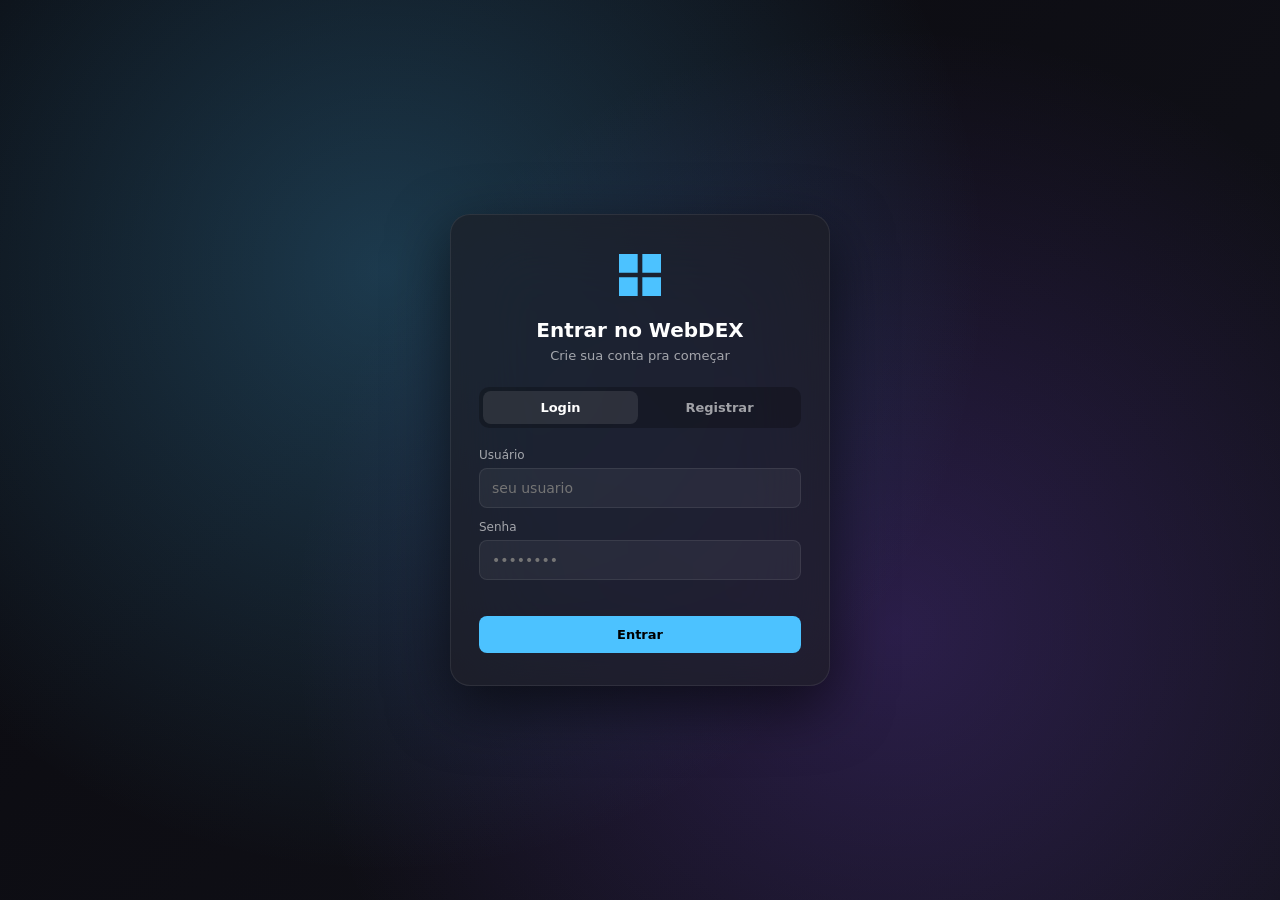
==== commit 29fc1600: "Update index.html" ====
--- a/index.html
+++ b/index.html
@@ -294,7 +294,15 @@
             Trocar foto
             <input type="file" id="avatar-change" accept="image/*" hidden />
           </label>
-        </div>  <!-- MODAL: Personalização -->
+        </div>
+      </div>
+
+      <div class="modal-actions">
+        <button class="btn-ghost" id="btn-logout">Sair da conta</button>
+        <button class="btn-primary" data-close>Fechar</button>
+      </div>
+    </div>
+  </div>  <!-- MODAL: Personalização -->
   <div id="modal-settings" class="modal">
     <div class="modal-card large">
       <h2>Personalização</h2>
@@ -456,12 +464,4 @@
 
   <script src="app.js"></script>
 </body>
-  </html>
-      </div>
-
-      <div class="modal-actions">
-        <button class="btn-ghost" id="btn-logout">Sair da conta</button>
-        <button class="btn-primary" data-close>Fechar</button>
-      </div>
-    </div>
-  </div>
+</html>
